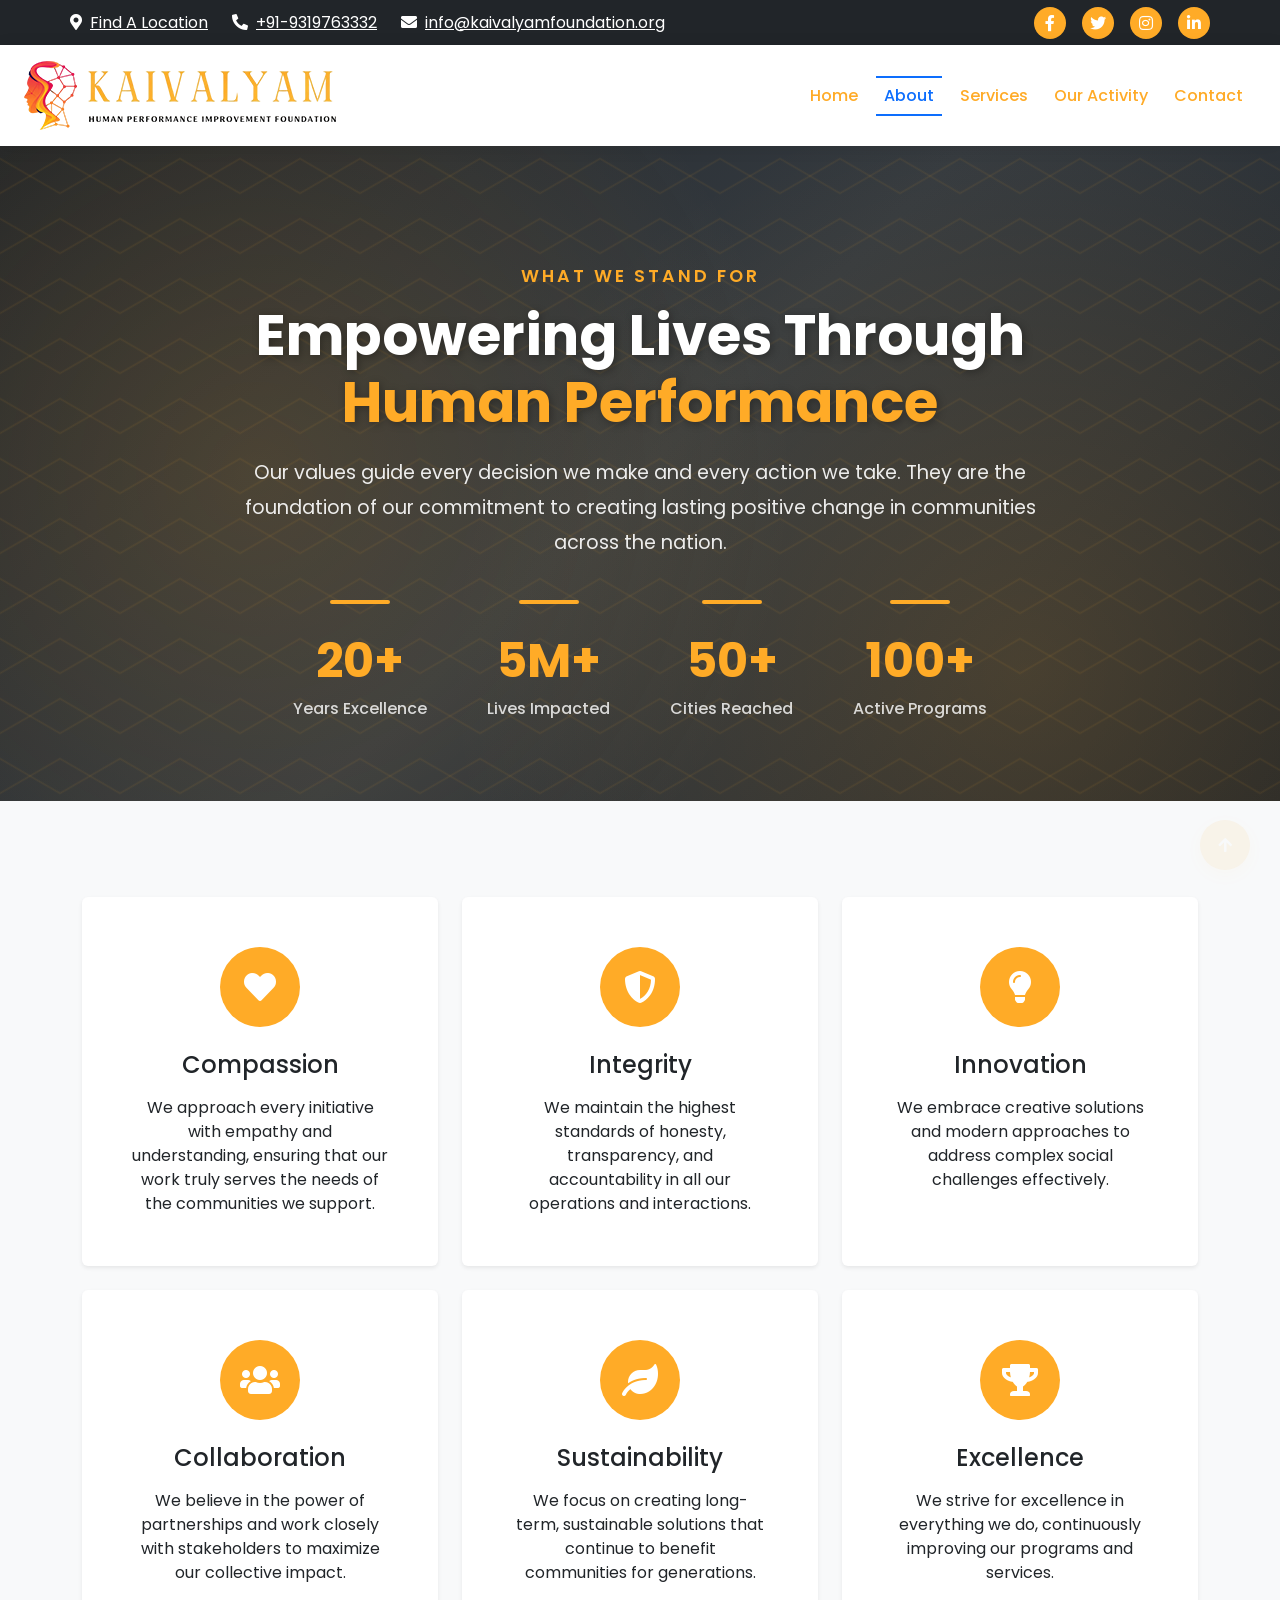
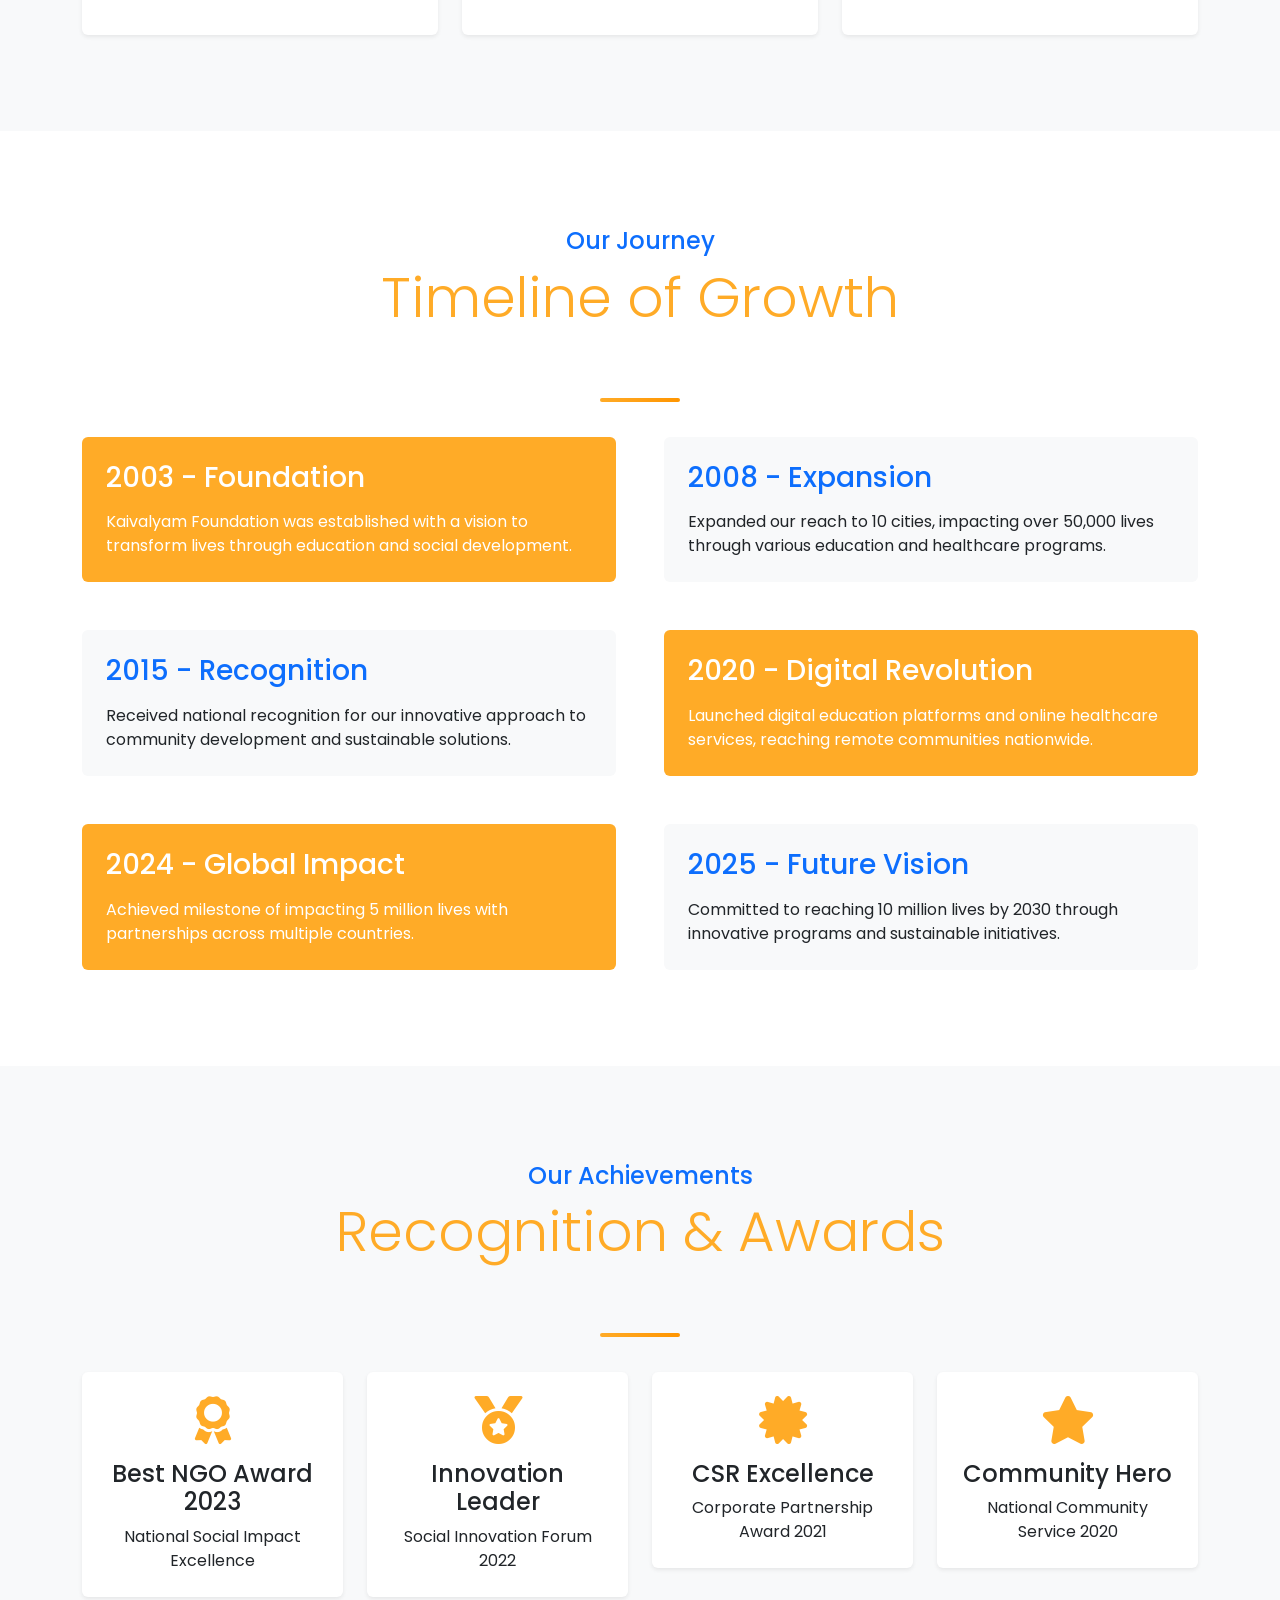
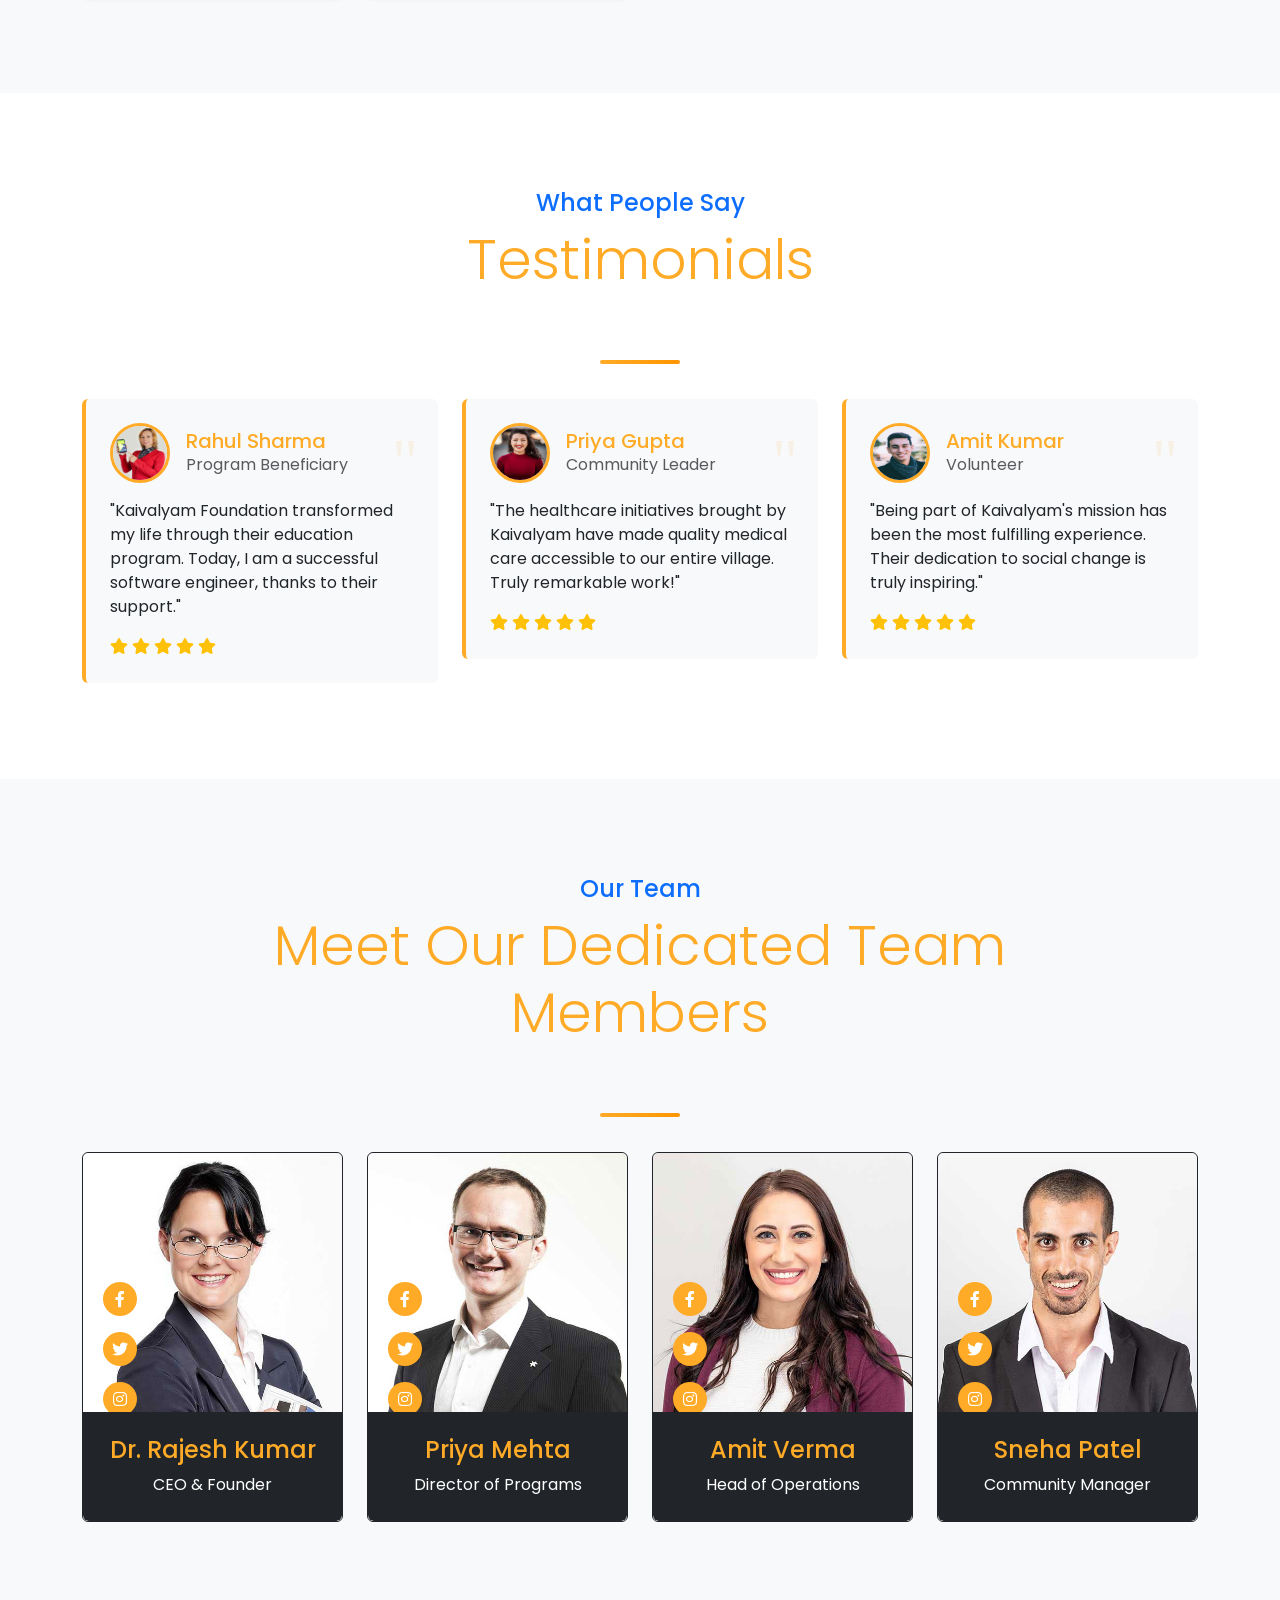
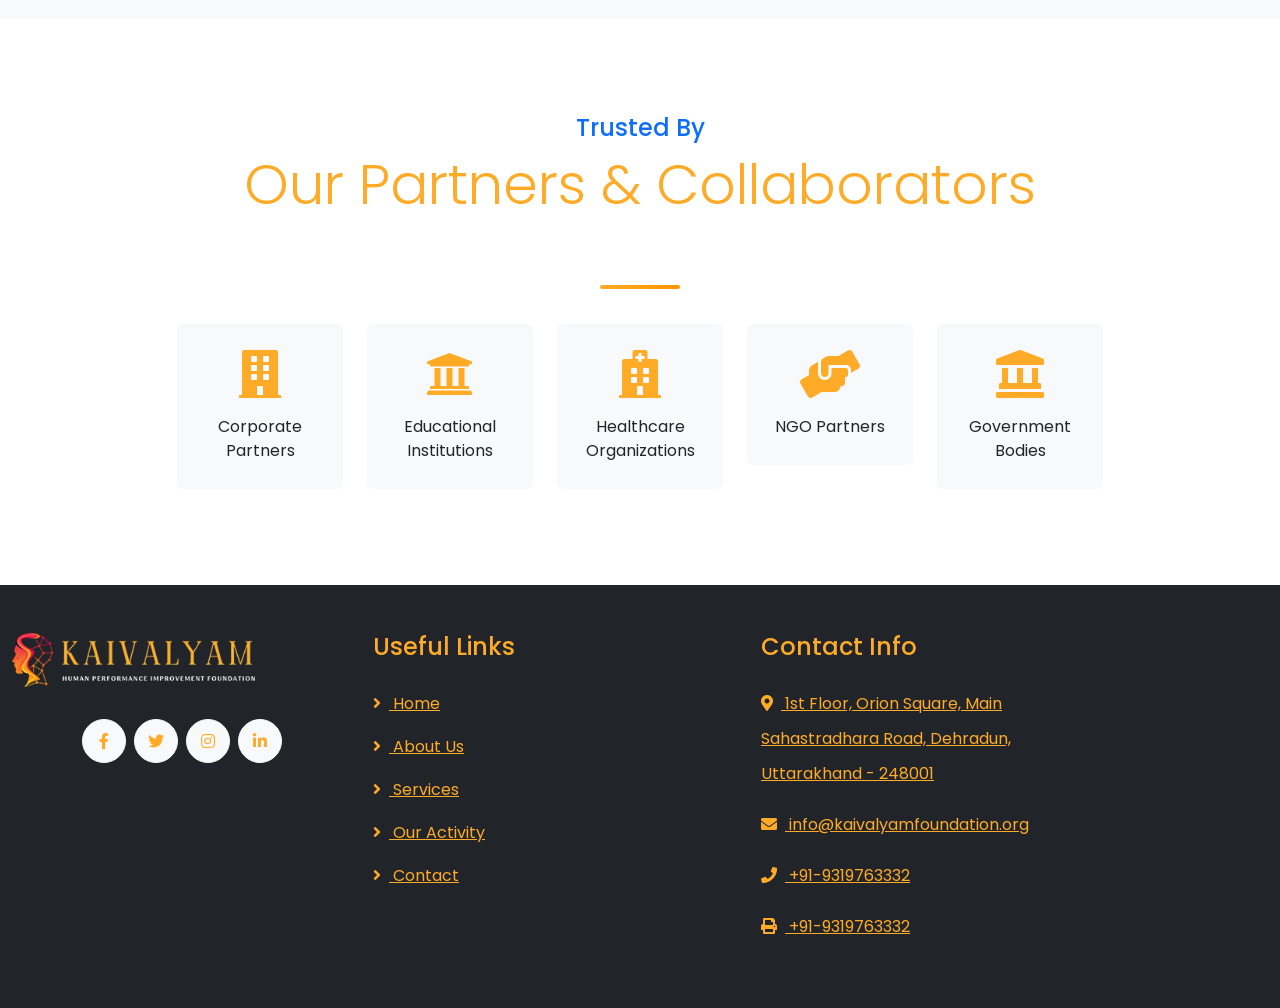
==== about.html @ cc5e9e09 "Initial commit" ====
<!DOCTYPE html>
<html lang="en">

<head>
    <meta charset="utf-8">
    <title>Kaivalyam - About Us</title>
    <meta content="width=device-width, initial-scale=1.0" name="viewport">
    <meta content="" name="keywords">
    <meta content="" name="description">

    <link rel="preconnect" href="https://fonts.googleapis.com">
    <link rel="preconnect" href="https://fonts.gstatic.com" crossorigin>
    <link href="https://fonts.googleapis.com/css2?family=Open+Sans:wght@400;500;600;700&family=Roboto:wght@400;500;700&family=Poppins:wght@300;400;500;600;700&display=swap" rel="stylesheet">

    <link rel="stylesheet" href="https://use.fontawesome.com/releases/v5.15.4/css/all.css" />
    <link href="https://cdn.jsdelivr.net/npm/bootstrap-icons@1.4.1/font/bootstrap-icons.css" rel="stylesheet">

    <link rel="stylesheet" href="https://cdnjs.cloudflare.com/ajax/libs/animate.css/4.1.1/animate.min.css" />
    <link href="lib/animate/animate.min.css" rel="stylesheet">
    <link href="lib/owlcarousel/assets/owl.carousel.min.css" rel="stylesheet">
    <link href="lib/lightbox/css/lightbox.min.css" rel="stylesheet">

    <link href="https://cdn.jsdelivr.net/npm/bootstrap@5.3.2/dist/css/bootstrap.min.css" rel="stylesheet">
    <link rel="stylesheet" href="https://cdn.jsdelivr.net/npm/bootstrap-icons@1.11.1/font/bootstrap-icons.css">

    <link href="css/bootstrap.min.css" rel="stylesheet">
    <link href="css/style.css" rel="stylesheet">

    <style>
        :root {
            --primary-orange: #ffab27;
            --primary-blue: #007bff;
            --dark-bg: #212529;
        }

        body {
            font-family: 'Poppins', sans-serif;
        }
        .topbar {
            /* background: #ffab27; */
        }

        .topbar a:hover {
            color: var(--primary-orange) !important;
        }
        .navbar {
            box-shadow: 0 2px 15px rgba(0, 0, 0, 0.1);
        }

        .navbar-brand img {
            transition: transform 0.3s;
        }

        .navbar-brand img:hover {
            transform: scale(1.05);
        }

        .nav-link {
            position: relative;
            font-weight: 500;
            transition: all 0.3s;
        }

        .nav-link::after {
            content: '';
            position: absolute;
            bottom: -5px;
            left: 0;
            width: 0;
            height: 3px;
            background: var(--primary-orange);
            transition: width 0.3s;
        }

        .nav-link:hover::after,
        .nav-link.active::after {
            width: 100%;
        }
        .hero-banner {
            position: relative;
            background: linear-gradient(135deg, #212529 0%, #343a40 50%, #212529 100%);
            padding: 120px 0 80px;
            overflow: hidden;
        }

        .hero-banner::before {
            content: '';
            position: absolute;
            top: 0;
            left: 0;
            right: 0;
            bottom: 0;
            background: 
                radial-gradient(circle at 20% 50%, rgba(255, 171, 39, 0.15) 0%, transparent 50%),
                radial-gradient(circle at 80% 80%, rgba(255, 171, 39, 0.15) 0%, transparent 50%);
            animation: pulse 4s ease-in-out infinite;
        }

        @keyframes pulse {
            0%, 100% { opacity: 1; }
            50% { opacity: 0.7; }
        }

        .hero-banner::after {
            content: '';
            position: absolute;
            top: 0;
            left: 0;
            right: 0;
            bottom: 0;
            background-image: 
                linear-gradient(30deg, transparent 48%, rgba(255, 171, 39, 0.08) 50%, transparent 52%),
                linear-gradient(-30deg, transparent 48%, rgba(255, 171, 39, 0.08) 50%, transparent 52%);
            background-size: 60px 60px;
        }

        .hero-content {
            position: relative;
            z-index: 2;
        }

        .hero-banner h4 {
            color: var(--primary-orange);
            font-size: 1.1rem;
            font-weight: 600;
            text-transform: uppercase;
            letter-spacing: 3px;
            margin-bottom: 15px;
        }

        .hero-banner h1 {
            font-size: 3.5rem;
            font-weight: 700;
            color: white;
            margin-bottom: 20px;
            text-shadow: 2px 2px 8px rgba(0, 0, 0, 0.3);
        }

        .hero-banner h1 .highlight {
            color: var(--primary-orange);
            position: relative;
            display: inline-block;
        }

        .hero-banner p {
            font-size: 1.2rem;
            color: rgba(255, 255, 255, 0.9);
            margin-bottom: 40px;
            max-width: 800px;
            margin-left: auto;
            margin-right: auto;
            line-height: 1.8;
        }

        .hero-stats {
            display: flex;
            justify-content: center;
            gap: 60px;
            flex-wrap: wrap;
            margin-top: 50px;
        }

        .stat-item {
            text-align: center;
            position: relative;
        }

        .stat-item::before {
            content: '';
            position: absolute;
            top: -10px;
            left: 50%;
            transform: translateX(-50%);
            width: 60px;
            height: 4px;
            background: var(--primary-orange);
            border-radius: 2px;
        }

        .stat-number {
            font-size: 3rem;
            font-weight: 700;
            color: var(--primary-orange);
            display: block;
            margin-top: 15px;
        }

        .stat-label {
            color: rgba(255, 255, 255, 0.8);
            font-size: 1rem;
            margin-top: 8px;
            font-weight: 500;
        }
        .service-item {
            transition: all 0.4s ease;
            border: 2px solid transparent;
            position: relative;
            overflow: hidden;
        }

        .service-item::before {
            content: '';
            position: absolute;
            top: 0;
            left: 0;
            right: 0;
            height: 5px;
            background: linear-gradient(90deg, var(--primary-orange), #ff9500);
            transform: scaleX(0);
            transition: transform 0.4s;
        }

        .service-item:hover {
            transform: translateY(-10px);
            box-shadow: 0 15px 40px rgba(255, 171, 39, 0.3) !important;
            border-color: rgba(255, 171, 39, 0.2);
        }

        .service-item:hover::before {
            transform: scaleX(1);
        }

        .service-item .rounded-circle {
            transition: all 0.4s;
        }

        .service-item:hover .rounded-circle {
            transform: rotateY(360deg);
        }
        .timeline-item {
            transition: all 0.3s;
            position: relative;
        }

        .timeline-item:hover {
            transform: scale(1.05);
            box-shadow: 0 10px 30px rgba(0, 0, 0, 0.2);
        }
        .award-item {
            transition: all 0.3s;
        }

        .award-item:hover {
            transform: translateY(-10px);
            box-shadow: 0 15px 40px rgba(255, 171, 39, 0.2) !important;
        }

        .award-item i {
            transition: all 0.3s;
        }

        .award-item:hover i {
            transform: scale(1.2) rotate(10deg);
        }
        .testimonial-item {
            transition: all 0.3s;
            border-left: 4px solid var(--primary-orange);
            position: relative;
        }

        .testimonial-item::before {
            content: '"';
            position: absolute;
            top: 15px;
            right: 20px;
            font-size: 4rem;
            color: rgba(255, 171, 39, 0.1);
            font-family: Georgia, serif;
        }

        .testimonial-item:hover {
            transform: translateY(-5px);
            box-shadow: 0 10px 30px rgba(0, 0, 0, 0.15);
        }

        .testimonial-item img {
            border: 3px solid var(--primary-orange);
        }
        .team-item {
            transition: all 0.3s;
            overflow: hidden;
            border-radius: 15px;
        }

        .team-item:hover {
            transform: translateY(-10px);
            box-shadow: 0 15px 40px rgba(0, 0, 0, 0.2);
        }

        .team-img {
            position: relative;
            overflow: hidden;
        }

        .team-img img {
            transition: all 0.5s;
        }

        .team-item:hover .team-img img {
            transform: scale(1.1);
        }

        .team-icon {
            position: absolute;
            bottom: 0;
            left: 0;
            right: 0;
            background: linear-gradient(to top, rgba(0, 0, 0, 0.8), transparent);
            padding: 20px;
            transform: translateY(100%);
            transition: all 0.4s;
        }

        .team-item:hover .team-icon {
            transform: translateY(0);
        }

        .team-content {
            background: var(--dark-bg);
        }
        .partner-item {
            transition: all 0.3s;
            border: 2px solid transparent;
        }

        .partner-item:hover {
            border-color: var(--primary-orange);
            transform: translateY(-5px);
            box-shadow: 0 10px 30px rgba(255, 171, 39, 0.2);
        }

        .partner-item i {
            transition: all 0.3s;
        }

        .partner-item:hover i {
            transform: scale(1.2);
            color: var(--primary-orange);
        }
        .back-to-top {
            position: fixed;
            bottom: 30px;
            right: 30px;
            width: 50px;
            height: 50px;
            border-radius: 50%;
            background: var(--primary-orange);
            box-shadow: 0 5px 20px rgba(255, 171, 39, 0.4);
            transition: all 0.3s;
            display: flex;
            align-items: center;
            justify-content: center;
            z-index: 999;
        }

        .back-to-top:hover {
            background: #ff9500;
            transform: translateY(-5px);
            box-shadow: 0 8px 25px rgba(255, 171, 39, 0.6);
        }
        @media (max-width: 768px) {
            .hero-banner h1 {
                font-size: 2.2rem;
            }

            .hero-banner p {
                font-size: 1rem;
            }

            .hero-stats {
                gap: 30px;
            }

            .stat-number {
                font-size: 2rem;
            }

            .hero-banner {
                padding: 80px 0 60px;
            }
        }
        @keyframes float {
            0%, 100% {
                transform: translateY(0);
            }
            50% {
                transform: translateY(-15px);
            }
        }

        .floating {
            animation: float 3s ease-in-out infinite;
        }
        .section-title {
            position: relative;
            margin-bottom: 50px;
        }

        .section-title::after {
            content: '';
            position: absolute;
            bottom: -15px;
            left: 50%;
            transform: translateX(-50%);
            width: 80px;
            height: 4px;
            background: linear-gradient(90deg, var(--primary-orange), #ff9500);
            border-radius: 2px;
        }
    </style>
</head>

<body>

    <div class="container-fluid  bg-dark px-0 d-none d-lg-block">
        <div class="container px-0">
            <div class="row gx-0 align-items-center" style="height: 45px;">
                <div class="col-lg-8 text-center text-lg-start mb-lg-0">
                    <div class="d-flex flex-wrap">
                        <a href="#" class="text-white me-4"><i class="fas fa-map-marker-alt me-2"></i>Find A Location</a>
                        <a href="tel:+919319763332" class="text-white me-4"><i class="fas fa-phone-alt me-2"></i>+91-9319763332</a>
                        <a href="mailto:info@kaivalyamfoundation.org" class="text-white me-0"><i class="fas fa-envelope me-2"></i>info@kaivalyamfoundation.org</a>
                    </div>
                </div>
                <div class="col-lg-4 text-center text-lg-end">
                    <div class="d-flex align-items-center justify-content-end">
                        <a href="#" class="btn btn-primary btn-square rounded-circle nav-fill me-3"><i class="fab fa-facebook-f text-white"></i></a>
                        <a href="#" class="btn btn-primary btn-square rounded-circle nav-fill me-3"><i class="fab fa-twitter text-white"></i></a>
                        <a href="#" class="btn btn-primary btn-square rounded-circle nav-fill me-3"><i class="fab fa-instagram text-white"></i></a>
                        <a href="#" class="btn btn-primary btn-square rounded-circle nav-fill me-0"><i class="fab fa-linkedin-in text-white"></i></a>
                    </div>
                </div>
            </div>
        </div>
    </div>

    <div class="container-fluid sticky-top px-0">
        <div class="position-absolute" style="left: 0; top: 0; width: 100%; height: 100%;"></div>
        <div class="container px-0">
            <nav class="navbar navbar-expand-lg navbar-dark bg-white py-3 px-4">
                <a href="index.html" class="navbar-brand p-0">
                    <img src="img/logo-black.png" alt="Kaivalyam Foundation">
                </a>
                <button class="navbar-toggler" type="button" data-bs-toggle="collapse" data-bs-target="#navbarCollapse">
                    <span class="fa fa-bars"></span>
                </button>
                <div class="collapse navbar-collapse" id="navbarCollapse">
                    <div class="navbar-nav ms-auto py-0">
                        <a href="index.html" class="nav-item nav-link">Home</a>
                        <a href="about.html" class="nav-item nav-link active">About</a>
                        <a href="service.html" class="nav-item nav-link">Services</a>
                        <a href="project.html" class="nav-item nav-link">Our Activity</a>
                        <a href="contact.html" class="nav-item nav-link">Contact</a>
                    </div>
                </div>
            </nav>
        </div>
    </div>
    <div class="hero-banner">
        <div class="container hero-content">
            <div class="text-center">
                <h4 class="animate__animated animate__fadeInDown">What We Stand For</h4>
                <h1 class="animate__animated animate__fadeInUp animate__delay-1s">
                    Empowering Lives Through <span class="highlight">Human Performance</span>
                </h1>
                <p class="animate__animated animate__fadeInUp animate__delay-2s">
                    Our values guide every decision we make and every action we take. They are the foundation of our commitment to creating lasting positive change in communities across the nation.
                </p>
                
                <div class="hero-stats animate__animated animate__fadeInUp animate__delay-3s">
                    <div class="stat-item">
                        <span class="stat-number">20+</span>
                        <span class="stat-label">Years Excellence</span>
                    </div>
                    <div class="stat-item">
                        <span class="stat-number">5M+</span>
                        <span class="stat-label">Lives Impacted</span>
                    </div>
                    <div class="stat-item">
                        <span class="stat-number">50+</span>
                        <span class="stat-label">Cities Reached</span>
                    </div>
                    <div class="stat-item">
                        <span class="stat-number">100+</span>
                        <span class="stat-label">Active Programs</span>
                    </div>
                </div>
            </div>
        </div>
    </div>
    <div class="container-fluid bg-light py-5">
        <div class="container py-5">
            <div class="row g-4">
                <div class="col-md-6 col-lg-4 wow fadeInUp" data-wow-delay="0.1s">
                    <div class="service-item rounded h-100 p-5 text-center bg-white shadow-sm">
                        <div class="d-flex align-items-center justify-content-center rounded-circle mx-auto mb-4" style="width: 80px; height: 80px; background-color: #ffab27;">
                            <i class="fas fa-heart fa-2x text-white"></i>
                        </div>
                        <h4 class="mb-3">Compassion</h4>
                        <p class="mb-0">We approach every initiative with empathy and understanding, ensuring that our work truly serves the needs of the communities we support.</p>
                    </div>
                </div>
                <div class="col-md-6 col-lg-4 wow fadeInUp" data-wow-delay="0.2s">
                    <div class="service-item rounded h-100 p-5 text-center bg-white shadow-sm">
                        <div class="d-flex align-items-center justify-content-center rounded-circle mx-auto mb-4" style="width: 80px; height: 80px;background-color: #ffab27;">
                            <i class="fas fa-shield-alt fa-2x text-white"></i>
                        </div>
                        <h4 class="mb-3">Integrity</h4>
                        <p class="mb-0">We maintain the highest standards of honesty, transparency, and accountability in all our operations and interactions.</p>
                    </div>
                </div>
                <div class="col-md-6 col-lg-4 wow fadeInUp" data-wow-delay="0.3s">
                    <div class="service-item rounded h-100 p-5 text-center bg-white shadow-sm">
                        <div class="d-flex align-items-center justify-content-center rounded-circle mx-auto mb-4" style="width: 80px; height: 80px; background-color: #ffab27;">
                            <i class="fas fa-lightbulb fa-2x text-white"></i>
                        </div>
                        <h4 class="mb-3">Innovation</h4>
                        <p class="mb-0">We embrace creative solutions and modern approaches to address complex social challenges effectively.</p>
                    </div>
                </div>
                <div class="col-md-6 col-lg-4 wow fadeInUp" data-wow-delay="0.4s">
                    <div class="service-item rounded h-100 p-5 text-center bg-white shadow-sm">
                        <div class="d-flex align-items-center justify-content-center rounded-circle mx-auto mb-4" style="width: 80px; height: 80px;background-color: #ffab27;">
                            <i class="fas fa-users fa-2x text-white"></i>
                        </div>
                        <h4 class="mb-3">Collaboration</h4>
                        <p class="mb-0">We believe in the power of partnerships and work closely with stakeholders to maximize our collective impact.</p>
                    </div>
                </div>
                <div class="col-md-6 col-lg-4 wow fadeInUp" data-wow-delay="0.5s">
                    <div class="service-item rounded h-100 p-5 text-center bg-white shadow-sm">
                        <div class="d-flex align-items-center justify-content-center rounded-circle mx-auto mb-4" style="width: 80px; height: 80px;background-color: #ffab27;">
                            <i class="fas fa-leaf fa-2x text-white"></i>
                        </div>
                        <h4 class="mb-3">Sustainability</h4>
                        <p class="mb-0">We focus on creating long-term, sustainable solutions that continue to benefit communities for generations.</p>
                    </div>
                </div>
                <div class="col-md-6 col-lg-4 wow fadeInUp" data-wow-delay="0.6s">
                    <div class="service-item rounded h-100 p-5 text-center bg-white shadow-sm">
                        <div class="d-flex align-items-center justify-content-center rounded-circle mx-auto mb-4" style="width: 80px; height: 80px;background-color: #ffab27;">
                            <i class="fas fa-trophy fa-2x text-white"></i>
                        </div>
                        <h4 class="mb-3">Excellence</h4>
                        <p class="mb-0">We strive for excellence in everything we do, continuously improving our programs and services.</p>
                    </div>
                </div>
            </div>
        </div>
    </div>
    <div class="container-fluid py-5">
        <div class="container py-5">
            <div class="text-center mx-auto pb-5 section-title wow fadeInUp" data-wow-delay="0.1s" style="max-width: 800px;">
                <h4 class="text-primary">Our Journey</h4>
                <h1 class="display-4" style="color:#ffab27;">Timeline of Growth</h1>
            </div>
            <div class="row">
                <div class="col-12">
                    <div class="timeline">
                        <div class="row g-5">
                            <div class="col-md-6 wow fadeInLeft" data-wow-delay="0.1s">
                                <div class="timeline-item rounded p-4 text-white" style="background-color: #ffab27;">
                                    <h3 class="mb-3">2003 - Foundation</h3>
                                    <p class="mb-0">Kaivalyam Foundation was established with a vision to transform lives through education and social development.</p>
                                </div>
                            </div>
                            <div class="col-md-6 wow fadeInRight" data-wow-delay="0.2s">
                                <div class="timeline-item rounded p-4 bg-light">
                                    <h3 class="mb-3 text-primary">2008 - Expansion</h3>
                                    <p class="mb-0">Expanded our reach to 10 cities, impacting over 50,000 lives through various education and healthcare programs.</p>
                                </div>
                            </div>
                            <div class="col-md-6 wow fadeInLeft" data-wow-delay="0.3s">
                                <div class="timeline-item rounded p-4 bg-light">
                                    <h3 class="mb-3 text-primary">2015 - Recognition</h3>
                                    <p class="mb-0">Received national recognition for our innovative approach to community development and sustainable solutions.</p>
                                </div>
                            </div>
                            <div class="col-md-6 wow fadeInRight" data-wow-delay="0.4s">
                                <div class="timeline-item rounded p-4 text-white" style="background-color: #ffab27;">
                                    <h3 class="mb-3">2020 - Digital Revolution</h3>
                                    <p class="mb-0">Launched digital education platforms and online healthcare services, reaching remote communities nationwide.</p>
                                </div>
                            </div>
                            <div class="col-md-6 wow fadeInLeft" data-wow-delay="0.5s">
                                <div class="timeline-item rounded p-4 text-white" style="background-color: #ffab27;">
                                    <h3 class="mb-3">2024 - Global Impact</h3>
                                    <p class="mb-0">Achieved milestone of impacting 5 million lives with partnerships across multiple countries.</p>
                                </div>
                            </div>
                            <div class="col-md-6 wow fadeInRight" data-wow-delay="0.6s">
                                <div class="timeline-item rounded p-4 bg-light">
                                    <h3 class="mb-3 text-primary">2025 - Future Vision</h3>
                                    <p class="mb-0">Committed to reaching 10 million lives by 2030 through innovative programs and sustainable initiatives.</p>
                                </div>
                            </div>
                        </div>
                    </div>
                </div>
            </div>
        </div>
    </div>
    <div class="container-fluid bg-light py-5">
        <div class="container py-5">
            <div class="text-center mx-auto pb-5 section-title wow fadeInUp" data-wow-delay="0.1s" style="max-width: 800px;">
                <h4 class="text-primary">Our Achievements</h4>
                <h1 class="display-4" style="color: #ffab27;">Recognition & Awards</h1>
            </div>
            <div class="row g-4">
                <div class="col-md-6 col-lg-3 wow fadeInUp" data-wow-delay="0.1s">
                    <div class="award-item text-center p-4 bg-white rounded shadow-sm">
                        <i class="fas fa-award fa-3x mb-3" style="color: #ffab27;"></i>
                        <h4>Best NGO Award 2023</h4>
                        <p class="mb-0">National Social Impact Excellence</p>
                    </div>
                </div>
                <div class="col-md-6 col-lg-3 wow fadeInUp" data-wow-delay="0.2s">
                    <div class="award-item text-center p-4 bg-white rounded shadow-sm">
                        <i class="fas fa-medal fa-3x mb-3" style="color: #ffab27;"></i>
                        <h4>Innovation Leader</h4>
                        <p class="mb-0">Social Innovation Forum 2022</p>
                    </div>
                </div>
                <div class="col-md-6 col-lg-3 wow fadeInUp" data-wow-delay="0.3s">
                    <div class="award-item text-center p-4 bg-white rounded shadow-sm">
                        <i class="fas fa-certificate fa-3x mb-3" style="color: #ffab27;"></i>
                        <h4>CSR Excellence</h4>
                        <p class="mb-0">Corporate Partnership Award 2021</p>
                    </div>
                </div>
                <div class="col-md-6 col-lg-3 wow fadeInUp" data-wow-delay="0.4s">
                    <div class="award-item text-center p-4 bg-white rounded shadow-sm">
                        <i class="fas fa-star fa-3x mb-3" style="color: #ffab27;"></i>
                        <h4>Community Hero</h4>
                        <p class="mb-0">National Community Service 2020</p>
                    </div>
                </div>
            </div>
        </div>
    </div>
    <div class="container-fluid py-5">
        <div class="container py-5">
            <div class="text-center mx-auto pb-5 section-title wow fadeInUp" data-wow-delay="0.1s" style="max-width: 800px;">
                <h4 class="text-primary">What People Say</h4>
                <h1 class="display-4" style="color: #ffab27;">Testimonials</h1>
            </div>
            <div class="row g-4">
                <div class="col-lg-4 wow fadeInUp" data-wow-delay="0.1s">
                    <div class="testimonial-item rounded p-4 bg-light">
                        <div class="d-flex align-items-center mb-3">
                            <img src="img/customer-img-1.jpg" class="img-fluid rounded-circle" style="width: 60px; height: 60px;" alt="">
                            <div class="ms-3">
                                <h5 class="mb-0 text_secondary">Rahul Sharma</h5>
                                <p class="mb-0 text-muted">Program Beneficiary</p>
                            </div>
                        </div>
                        <p class="mb-0">"Kaivalyam Foundation transformed my life through their education program. Today, I am a successful software engineer, thanks to their support."</p>
                        <div class="text-warning mt-3">
                            <i class="fas fa-star"></i>
                            <i class="fas fa-star"></i>
                            <i class="fas fa-star"></i>
                            <i class="fas fa-star"></i>
                            <i class="fas fa-star"></i>
                        </div>
                    </div>
                </div>
                <div class="col-lg-4 wow fadeInUp" data-wow-delay="0.2s">
                    <div class="testimonial-item rounded p-4 bg-light">
                        <div class="d-flex align-items-center mb-3">
                            <img src="img/customer-img-2.jpg" class="img-fluid rounded-circle" style="width: 60px; height: 60px;" alt="">
                            <div class="ms-3">
                                <h5 class="mb-0 text_secondary">Priya Gupta</h5>
                                <p class="mb-0 text-muted">Community Leader</p>
                            </div>
                        </div>
                        <p class="mb-0">"The healthcare initiatives brought by Kaivalyam have made quality medical care accessible to our entire village. Truly remarkable work!"</p>
                        <div class="text-warning mt-3">
                            <i class="fas fa-star"></i>
                            <i class="fas fa-star"></i>
                            <i class="fas fa-star"></i>
                            <i class="fas fa-star"></i>
                            <i class="fas fa-star"></i>
                        </div>
                    </div>
                </div>
                <div class="col-lg-4 wow fadeInUp" data-wow-delay="0.3s">
                    <div class="testimonial-item rounded p-4 bg-light">
                        <div class="d-flex align-items-center mb-3">
                            <img src="img/customer-img-3.jpg" class="img-fluid rounded-circle" style="width: 60px; height: 60px;" alt="">
                            <div class="ms-3">
                                <h5 class="mb-0 text_secondary">Amit Kumar</h5>
                                <p class="mb-0 text-muted">Volunteer</p>
                            </div>
                        </div>
                        <p class="mb-0">"Being part of Kaivalyam's mission has been the most fulfilling experience. Their dedication to social change is truly inspiring."</p>
                        <div class="text-warning mt-3">
                            <i class="fas fa-star"></i>
                            <i class="fas fa-star"></i>
                            <i class="fas fa-star"></i>
                            <i class="fas fa-star"></i>
                            <i class="fas fa-star"></i>
                        </div>
                    </div>
                </div>
            </div>
        </div>
    </div>
    <div class="container-fluid team py-5 bg-light">
        <div class="container py-5">
            <div class="text-center mx-auto pb-5 section-title wow fadeInUp" data-wow-delay="0.1s" style="max-width: 800px;">
                <h4 class="text-primary">Our Team</h4>
                <h1 class="display-4 text_secondary">Meet Our Dedicated Team Members</h1>
            </div>
            <div class="row g-4 justify-content-center">
                <div class="col-sm-6 col-md-6 col-lg-4 col-xl-3 wow fadeInUp" data-wow-delay="0.1s">
                    <div class="team-item rounded">
                        <div class="team-img">
                            <img src="img/team-1.jpg" class="img-fluid w-100 rounded-top" alt="Image">
                            <div class="team-icon">
                                <a class="btn btn-primary btn-sm-square text-white rounded-circle mb-3" href=""><i class="fas fa-share-alt"></i></a>
                                <div class="team-icon-share">
                                    <a class="btn btn-primary btn-sm-square text-white rounded-circle mb-3" href=""><i class="fab fa-facebook-f"></i></a>
                                    <a class="btn btn-primary btn-sm-square text-white rounded-circle mb-3" href=""><i class="fab fa-twitter"></i></a>
                                    <a class="btn btn-primary btn-sm-square text-white rounded-circle mb-0" href=""><i class="fab fa-instagram"></i></a>
                                </div>
                            </div>
                        </div>
                        <div class="team-content bg-dark text-center rounded-bottom p-4">
                            <div class="team-content-inner rounded-bottom">
                                <h4 class="text_secondary">Dr. Rajesh Kumar</h4>
                                <p class="text-white mb-0">CEO & Founder</p>
                            </div>
                        </div>
                    </div>
                </div>
                <div class="col-sm-6 col-md-6 col-lg-4 col-xl-3 wow fadeInUp" data-wow-delay="0.2s">
                    <div class="team-item rounded">
                        <div class="team-img">
                            <img src="img/team-2.jpg" class="img-fluid w-100 rounded-top" alt="Image">
                            <div class="team-icon">
                                <a class="btn btn-primary btn-sm-square text-white rounded-circle mb-3" href=""><i class="fas fa-share-alt"></i></a>
                                <div class="team-icon-share">
                                    <a class="btn btn-primary btn-sm-square text-white rounded-circle mb-3" href=""><i class="fab fa-facebook-f"></i></a>
                                    <a class="btn btn-primary btn-sm-square text-white rounded-circle mb-3" href=""><i class="fab fa-twitter"></i></a>
                                    <a class="btn btn-primary btn-sm-square text-white rounded-circle mb-0" href=""><i class="fab fa-instagram"></i></a>
                                </div>
                            </div>
                        </div>
                        <div class="team-content bg-dark text-center rounded-bottom p-4">
                            <div class="team-content-inner rounded-bottom">
                                <h4 class="text_secondary">Priya Mehta</h4>
                                <p class="text-white mb-0">Director of Programs</p>
                            </div>
                        </div>
                    </div>
                </div>
                <div class="col-sm-6 col-md-6 col-lg-4 col-xl-3 wow fadeInUp" data-wow-delay="0.3s">
                    <div class="team-item rounded">
                        <div class="team-img">
                            <img src="img/team-3.jpg" class="img-fluid w-100 rounded-top" alt="Image">
                            <div class="team-icon">
                                <a class="btn btn-primary btn-sm-square text-white rounded-circle mb-3" href=""><i class="fas fa-share-alt"></i></a>
                                <div class="team-icon-share">
                                    <a class="btn btn-primary btn-sm-square text-white rounded-circle mb-3" href=""><i class="fab fa-facebook-f"></i></a>
                                    <a class="btn btn-primary btn-sm-square text-white rounded-circle mb-3" href=""><i class="fab fa-twitter"></i></a>
                                    <a class="btn btn-primary btn-sm-square text-white rounded-circle mb-0" href=""><i class="fab fa-instagram"></i></a>
                                </div>
                            </div>
                        </div>
                        <div class="team-content bg-dark text-center rounded-bottom p-4">
                            <div class="team-content-inner rounded-bottom">
                                <h4 class="text_secondary">Amit Verma</h4>
                                <p class="text-white mb-0">Head of Operations</p>
                            </div>
                        </div>
                    </div>
                </div>
                <div class="col-sm-6 col-md-6 col-lg-4 col-xl-3 wow fadeInUp" data-wow-delay="0.4s">
                    <div class="team-item rounded">
                        <div class="team-img">
                            <img src="img/team-4.jpg" class="img-fluid w-100 rounded-top" alt="Image">
                            <div class="team-icon">
                                <a class="btn btn-primary btn-sm-square text-white rounded-circle mb-3" href=""><i class="fas fa-share-alt"></i></a>
                                <div class="team-icon-share">
                                    <a class="btn btn-primary btn-sm-square text-white rounded-circle mb-3" href=""><i class="fab fa-facebook-f"></i></a>
                                    <a class="btn btn-primary btn-sm-square text-white rounded-circle mb-3" href=""><i class="fab fa-twitter"></i></a>
                                    <a class="btn btn-primary btn-sm-square text-white rounded-circle mb-0" href=""><i class="fab fa-instagram"></i></a>
                                </div>
                            </div>
                        </div>
                        <div class="team-content bg-dark text-center rounded-bottom p-4">
                            <div class="team-content-inner rounded-bottom">
                                <h4 class="text_secondary">Sneha Patel</h4>
                                <p class="text-white mb-0">Community Manager</p>
                            </div>
                        </div>
                    </div>
                </div>
            </div>
        </div>
    </div>
    <div class="container-fluid py-5">
        <div class="container py-5">
            <div class="text-center mx-auto pb-5 section-title wow fadeInUp" data-wow-delay="0.1s" style="max-width: 800px;">
                <h4 class="text-primary">Trusted By</h4>
                <h1 class="display-4 text_secondary">Our Partners & Collaborators</h1>
            </div>
            <div class="row g-4 justify-content-center">
                <div class="col-6 col-md-4 col-lg-2 text-center wow fadeInUp" data-wow-delay="0.1s">
                    <div class="partner-item bg-light rounded p-4">
                        <i class="fas fa-building fa-3x text_secondary"></i>
                        <p class="mt-3 mb-0">Corporate Partners</p>
                    </div>
                </div>
                <div class="col-6 col-md-4 col-lg-2 text-center wow fadeInUp" data-wow-delay="0.2s">
                    <div class="partner-item bg-light rounded p-4">
                        <i class="fas fa-university fa-3x text_secondary"></i>
                        <p class="mt-3 mb-0">Educational Institutions</p>
                    </div>
                </div>
                <div class="col-6 col-md-4 col-lg-2 text-center wow fadeInUp" data-wow-delay="0.3s">
                    <div class="partner-item bg-light rounded p-4">
                        <i class="fas fa-hospital fa-3x text_secondary"></i>
                        <p class="mt-3 mb-0">Healthcare Organizations</p>
                    </div>
                </div>
                <div class="col-6 col-md-4 col-lg-2 text-center wow fadeInUp" data-wow-delay="0.4s">
                    <div class="partner-item bg-light rounded p-4">
                        <i class="fas fa-hands-helping fa-3x text_secondary"></i>
                        <p class="mt-3 mb-0">NGO Partners</p>
                    </div>
                </div>
                <div class="col-6 col-md-4 col-lg-2 text-center wow fadeInUp" data-wow-delay="0.5s">
                    <div class="partner-item bg-light rounded p-4">
                        <i class="fas fa-landmark fa-3x text_secondary"></i>
                        <p class="mt-3 mb-0">Government Bodies</p>
                    </div>
                </div>
            </div>
        </div>
    </div>
    <div class="container-fluid footer wow fadeIn" data-wow-delay="0.2s">
        <div class="container py-5">
            <div class="row g-5">
                <div class="col-md-6 col-lg-3">
                    <div class="footer-item">
                        <img src="img/logo-white.png" alt="Kaivalyam Foundation" class="mb-3" style="margin-left: -70px;">
                        <div class="d-flex align-items-center mt-3">
                            <a class="btn btn-light btn-md-square me-2" href=""><i class="fab fa-facebook-f text_secondary"></i></a>
                            <a class="btn btn-light btn-md-square me-2" href=""><i class="fab fa-twitter text_secondary"></i></a>
                            <a class="btn btn-light btn-md-square me-2" href=""><i class="fab fa-instagram text_secondary"></i></a>
                            <a class="btn btn-light btn-md-square me-0" href=""><i class="fab fa-linkedin-in text_secondary"></i></a>
                        </div>
                    </div>
                </div>

                <div class="col-md-6 col-lg-4" style="color: #ffab27;">
                    <div class="footer-item d-flex flex-column">
                        <h4 class="mb-4" style="color: #ffab27;">Useful Links</h4>
                        <a href="index.html" class="mb-2"><i class="fas fa-angle-right me-2"></i> Home</a>
                        <a href="about.html" class="mb-2"><i class="fas fa-angle-right me-2"></i> About Us</a>
                        <a href="service.html" class="mb-2"><i class="fas fa-angle-right me-2"></i> Services</a>
                        <a href="project.html" class="mb-2"><i class="fas fa-angle-right me-2"></i> Our Activity</a>
                        <a href="contact.html" class="mb-2"><i class="fas fa-angle-right me-2"></i> Contact</a>
                    </div>
                </div>

                <div class="col-md-6 col-lg-4" style="color: #ffab27;">
                    <div class="footer-item d-flex flex-column">
                        <h4 class="mb-4" style="color: #ffab27;">Contact Info</h4>
                        <a href="" class="mb-3"><i class="fa fa-map-marker-alt me-2"></i> 1st Floor, Orion Square, Main Sahastradhara Road, Dehradun, Uttarakhand - 248001</a>
                        <a href="mailto:info@kaivalyamfoundation.org" class="mb-3"><i class="fas fa-envelope me-2"></i> info@kaivalyamfoundation.org</a>
                        <a href="tel:+919319763332" class="mb-3"><i class="fas fa-phone me-2"></i> +91-9319763332</a>
                        <a href="" class="mb-3"><i class="fas fa-print me-2"></i> +91-9319763332</a>
                    </div>
                </div>
            </div>
        </div>
    </div>

    <a href="#" class="btn btn-primary btn-lg-square back-to-top"><i class="fa fa-arrow-up"></i></a>

    <script src="https://ajax.googleapis.com/ajax/libs/jquery/3.6.4/jquery.min.js"></script>
    <script src="https://cdn.jsdelivr.net/npm/bootstrap@5.0.0/dist/js/bootstrap.bundle.min.js"></script>
    <script src="lib/wow/wow.min.js"></script>
    <script src="lib/easing/easing.min.js"></script>
    <script src="lib/waypoints/waypoints.min.js"></script>
    <script src="lib/counterup/counterup.min.js"></script>
    <script src="lib/owlcarousel/owl.carousel.min.js"></script>
    <script src="lib/lightbox/js/lightbox.min.js"></script>
    <script src="js/main.js"></script>

    <script>
        new WOW().init();
        $(window).scroll(function () {
            if ($(this).scrollTop() > 300) {
                $('.back-to-top').fadeIn('slow');
            } else {
                $('.back-to-top').fadeOut('slow');
            }
        });
        
        $('.back-to-top').click(function () {
            $('html, body').animate({scrollTop: 0}, 1000, 'easeInOutExpo');
            return false;
        });
    </script>
</body>

</html>
---- css/style.css ----
.text_secondary{
    color: #ffab27;
}
   .header {
            padding: 60px 0 40px;
            text-align: center;
            background-color: #fff;
        }
        
        .header h1 {
            font-size: 3rem;
            font-weight: 700;
            color: #2c3e50;
            margin-bottom: 15px;
            letter-spacing: -1px;
        }
        
        .header p {
            font-size: 1.1rem;
            color: #7f8c8d;
            font-weight: 300;
        }
    
        .filter-section {
            padding: 30px 0;
            background-color: #fff;
        }
        
        .filter-buttons {
            display: flex;
            justify-content: center;
            flex-wrap: wrap;
            gap: 12px;
        }
        
        .filter-btn {
            padding: 10px 30px;
            background: #ffffff;
            border: 2px solid #e0e0e0;
            border-radius: 25px;
            color: #555;
            font-weight: 500;
            font-size: 0.95rem;
            cursor: pointer;
            transition: all 0.3s ease;
        }
        
        .filter-btn:hover {
            border-color: #ffab27
;
            color: #ffab27
;
            transform: translateY(-2px);
        }
        
        .filter-btn.active {
            background: #ffab27
;
            border-color: #ffab27
;
            color: white;
        }
        
       
        .gallery-container {
            padding: 40px 0 80px;
            background-color: #fafafa;
        }
        
       
        .gallery-grid {
            display: grid;
            grid-template-columns: repeat(auto-fill, minmax(320px, 1fr));
            gap: 25px;
            padding: 20px;
        }
        
       
        .gallery-item {
            position: relative;
            border-radius: 12px;
            overflow: hidden;
            background: white;
            box-shadow: 0 2px 15px rgba(0, 0, 0, 0.08);
            transition: all 0.4s ease;
            cursor: pointer;
        }
        
        .gallery-item:hover {
            transform: translateY(-8px);
            box-shadow: 0 8px 30px rgba(0, 0, 0, 0.15);
        }
        
        .gallery-item-media {
            position: relative;
            width: 100%;
            height: 280px;
            overflow: hidden;
        }
        
        .gallery-item img,
        .gallery-item video {
            width: 100%;
            height: 100%;
            object-fit: cover;
            transition: transform 0.5s ease;
        }
        
        .gallery-item:hover img,
        .gallery-item:hover video {
            transform: scale(1.08);
        }
        
        .play-icon {
            position: absolute;
            top: 50%;
            left: 50%;
            transform: translate(-50%, -50%);
            width: 60px;
            height: 60px;
            background: #ffab27
;
            border-radius: 50%;
            display: flex;
            align-items: center;
            justify-content: center;
            font-size: 1.8rem;
            color: white;
            transition: all 0.3s ease;
            z-index: 10;
        }
        
        .gallery-item:hover .play-icon {
            transform: translate(-50%, -50%) scale(1.15);
            background: #ffab27
;
        }
        
       
        .lightbox {
            display: none;
            position: fixed;
            top: 0;
            left: 0;
            width: 100%;
            height: 100%;
            background: rgba(0, 0, 0, 0.92);
            z-index: 9999;
            animation: fadeIn 0.3s ease;
        }
        
        .lightbox.active {
            display: flex;
            justify-content: center;
            align-items: center;
        }
        
        @keyframes fadeIn {
            from { opacity: 0; }
            to { opacity: 1; }
        }
        
        .lightbox-content {
            position: relative;
            max-width: 90%;
            max-height: 90%;
            animation: zoomIn 0.4s ease;
        }
        
        @keyframes zoomIn {
            from { transform: scale(0.8); opacity: 0; }
            to { transform: scale(1); opacity: 1; }
        }
        
        .lightbox-content img,
        .lightbox-content video {
            max-width: 100%;
            max-height: 85vh;
            border-radius: 8px;
            box-shadow: 0 10px 50px rgba(0, 0, 0, 0.5);
        }
        
       
        .lightbox-close {
            position: absolute;
            top: 25px;
            right: 25px;
            width: 50px;
            height: 50px;
            background: #ffab27
;
            border: none;
            border-radius: 50%;
            color: white;
            font-size: 1.5rem;
            cursor: pointer;
            transition: all 0.3s ease;
            z-index: 10000;
            display: flex;
            align-items: center;
            justify-content: center;
        }
        
        .lightbox-close:hover {
            background: #ffab27
;
            transform: rotate(90deg);
        }
        
        .lightbox-nav {
            position: absolute;
            top: 50%;
            transform: translateY(-50%);
            width: 50px;
            height: 50px;
            background: #ffab27
;
            border: none;
            border-radius: 50%;
            color: white;
            font-size: 1.5rem;
            cursor: pointer;
            transition: all 0.3s ease;
            z-index: 10000;
        }
        
        .lightbox-nav:hover {
            background: #ffab27
;
            transform: translateY(-50%) scale(1.1);
        }
        
        .lightbox-prev {
            left: 25px;
        }
        
        .lightbox-next {
            right: 25px;
        }
        
        .lightbox-counter {
            position: absolute;
            bottom: 25px;
            left: 50%;
            transform: translateX(-50%);
            background: #ffab27
;
            padding: 10px 25px;
            border-radius: 25px;
            color: white;
            font-weight: 500;
            font-size: 0.95rem;
        }
        
        .carousel-section {
            padding: 60px 0;
            background-color: #fff;
        }
        
        .carousel-title {
            font-size: 2.5rem;
            font-weight: 700;
            color: #2c3e50;
            text-align: center;
            margin-bottom: 50px;
        }
        
        .custom-carousel {
            position: relative;
            overflow: hidden;
            border-radius: 15px;
            box-shadow: 0 5px 25px rgba(0, 0, 0, 0.1);
        }
        
        .carousel-inner {
            border-radius: 15px;
        }
        
        .carousel-item img {
            height: 500px;
            object-fit: cover;
            border-radius: 15px;
        }
        
        .carousel-control-prev,
        .carousel-control-next {
            width: 60px;
            height: 60px;
            background: #ffab27
;
            border-radius: 50%;
            opacity: 1;
            top: 50%;
            transform: translateY(-50%);
            transition: all 0.3s ease;
        }
        
        .carousel-control-prev:hover,
        .carousel-control-next:hover {
            background: #ffab27
;
            transform: translateY(-50%) scale(1.1);
        }
        
        .carousel-control-prev {
            left: 20px;
        }
        
        .carousel-control-next {
            right: 20px;
        }
        
        .carousel-indicators {
            margin-bottom: 20px;
        }
        
        .carousel-indicators button {
            width: 12px;
            height: 12px;
            border-radius: 50%;
            background-color: #ffab27
;
        }
        
        .carousel-indicators button.active {
            background-color: white;
        }
        
        
        @media (max-width: 768px) {
            .header h1 {
                font-size: 2rem;
            }
            
            .gallery-grid {
                grid-template-columns: 1fr;
                gap: 20px;
            }
            
            .carousel-title {
                font-size: 1.8rem;
            }
            
            .carousel-item img {
                height: 350px;
            }
            
            .lightbox-nav,
            .lightbox-close {
                width: 40px;
                height: 40px;
                font-size: 1.2rem;
            }
        }
        
  
        html {
            scroll-behavior: smooth;
        }
        
       */
        .gallery-item {
            opacity: 0;
            animation: slideUp 0.5s ease forwards;
        }
        
        @keyframes slideUp {
            from {
                opacity: 0;
                transform: translateY(30px);
            }
            to {
                opacity: 1;
                transform: translateY(0);
            }
        }
        
        .gallery-item:nth-child(1) { animation-delay: 0.1s; }
        .gallery-item:nth-child(2) { animation-delay: 0.2s; }
        .gallery-item:nth-child(3) { animation-delay: 0.3s; }
        .gallery-item:nth-child(4) { animation-delay: 0.4s; }
        .gallery-item:nth-child(5) { animation-delay: 0.5s; }
        .gallery-item:nth-child(6) { animation-delay: 0.6s; }
        .gallery-item:nth-child(7) { animation-delay: 0.7s; }
        .gallery-item:nth-child(8) { animation-delay: 0.8s; }




.back-to-top {
    position: fixed;
    right: 30px;
    bottom: 30px;
    display: flex;
    width: 45px;
    height: 45px;
    align-items: center;
    justify-content: center;
    transition: 0.5s;
    z-index: 99;
}

.btn {
    font-weight: 600;
    transition: .5s;
}

.btn-square {
    width: 32px;
    height: 32px;
}

.btn-sm-square {
    width: 34px;
    height: 34px;
}

.btn-md-square {
    width: 44px;
    height: 44px;
}

.btn-lg-square {
    width: 56px;
    height: 56px;
}

.btn-xl-square {
    width: 66px;
    height: 66px;
}

.btn-square,
.btn-sm-square,
.btn-md-square,
.btn-lg-square,
.btn-xl-square {
    padding: 0;
    display: flex;
    align-items: center;
    justify-content: center;
    font-weight: normal;
    border-radius: 50%;
}

.btn.btn-primary {
    background-color: #ffab27;
    
    color: var(--bs-white) !important;
    font-family: 'Roboto', sans-serif;
    border: none;
    font-weight: 400;
    transition: 0.5s;
}

.btn.btn-primary:hover {
    background: var(--bs-dark) !important;
    color: var(--bs-light) !important;
}

.btn.btn-dark {
    background: #ffab27;
    color: var(--bs-white) !important;
    font-family: 'Roboto', sans-serif;
    border: none;
    font-weight: 400;
    transition: 0.5s;
}

.btn.btn-dark:hover {
    background: var(--bs-white) !important;
    color: var(--bs-dark) !important;
}


.btn.btn-light:hover {
    background: var(--bs-white) !important;
    color: var(--bs-dark) !important;
}

.topbar {
    padding: 2px 10px 2px 20px;
    background: #ffab27;
  
    
}

@media (max-width: 768px) {
    .topbar {
        display: none;    
    }
}
.sticky-top,
.sticky-top .container {
    transition: 0.5s !important;
}

.navbar .navbar-nav .nav-item.nav-link,
.navbar .navbar-nav .nav-link {
       color: #ffab27;
}

.navbar .navbar-nav .nav-item {
    position: relative;
    margin: 0 5px !important;
}

.navbar .navbar-nav .nav-item::before,
.navbar .navbar-nav .nav-item::after {
    position: absolute;
    content: "";
    width: 0;
    height: 0;
    border: 0px solid var(--bs-primary);
    transition: 0.5s;
}

.navbar .navbar-nav .nav-item::before {
    top: 0;
    left: 0;
}
.navbar .navbar-nav .nav-item::after {
    bottom: 0;
    right: 0;
}

.navbar .navbar-nav .nav-item:hover::after,
.navbar .navbar-nav .nav-item:hover::before,
.navbar .navbar-nav .nav-item.active::after,
.navbar .navbar-nav .nav-item.active::before {
    width: 100%;
    border-width: 1px;
}

.navbar .navbar-nav .nav-link:hover,
.navbar .navbar-nav .nav-link.active,
.sticky-top .navbar .navbar-nav .nav-link:hover,
.sticky-top .navbar .navbar-nav .nav-link.active {
    color: var(--bs-primary) !important;
 
}

.navbar .dropdown-toggle::after {
    border: none;
    content: "\f107" !important;
    font-family: "Font Awesome 5 Free";
    font-weight: 600;
    vertical-align: middle;
}

@media (min-width: 1200px) {
    .navbar .nav-item .dropdown-menu {
        display: block;
        visibility: hidden;
        top: 100%;
        transform: rotateX(-75deg);
        transform-origin: 0% 0%;
        border: 0;
        border-radius: 10px;
        margin-top: 20px !important;
        transition: .5s;
        opacity: 0;
        z-index: 9;
    }
}

@media (max-width: 1200px) {
    .navbar .nav-item .dropdown-menu {
        margin-top: 15px !important;
        transition: 0.5s;
    }
}

@media (max-width: 991px) {
    .navbar .navbar-nav .nav-item.nav-link {
        margin: 15px 0 !important;
    }

}

.dropdown .dropdown-menu a:hover {
    background-color: #ffab27
;
    color: var(--bs-white);
}

.navbar .nav-item:hover .dropdown-menu {
    transform: rotateX(0deg);
    visibility: visible;
    background: var(--bs-light) !important;
    margin-top: 20px !important;
    transition: .5s;
    opacity: 1;
}

.navbar .navbar-toggler {
    padding: 8px 15px;
    color: var(--bs-dark);
    background-color: style="   color: #ffab27;";
}

#searchModal .modal-content {
    background: rgba(250, 250, 250, .6);
}

.header-carousel .header-carousel-item {
    position: relative;
    overflow: hidden;
    z-index: 1;
}

.owl-prev,
.owl-next {
    position: absolute;
    width: 60px;
    height: 60px;
    top: 50%;
    transform: translateY(-50%);
    padding: 20px 20px;
    border-radius: 40px;
    background-color: #ffab27;
    color: var(--bs-white);
    display: flex;
    align-items: center;
    justify-content: center;
    transition: 0.5s;
}

.owl-prev {
    left: 30px;
}

.owl-next {
    right: 30px;
}

.owl-prev:hover,
.owl-next:hover {
    background: var(--bs-dark) !important;
    color: var(--bs-white) !important;
}

.header-carousel .header-carousel-item-img-1,
.header-carousel .header-carousel-item-img-2,
.header-carousel .header-carousel-item-img-3 {
    position: relative;
    overflow: hidden;
}

.header-carousel .header-carousel-item-img-1::before,
.header-carousel .header-carousel-item-img-2::before,
.header-carousel .header-carousel-item-img-3::before {
    content: "";
    position: absolute;
    width: 600px;
    height: 600px;
    top: -300px;
    right: -300px;
    border-radius: 300px;
    border: 100px solid rgba(68, 210, 246, 0.2);
    animation: RotateMoveCircle 10s linear infinite;
    background: transparent;
    z-index: 2 !important;
}

@keyframes RotateMoveCircle {
    0% {top: -400px;}
    50%   {right: -200px;}
    75%   {top: -200px;}
    100%  {top: -400px;}
}

.header-carousel .header-carousel-item-img-1::after,
.header-carousel .header-carousel-item-img-2::after,
.header-carousel .header-carousel-item-img-3::after {
    content: "";
    position: absolute;
    width: 150px;
    height: 1200px;
    top: -150px;
    left: 70px;
    transform: rotate(-30deg);
    background: rgba(68, 210, 246, 0.2);
    animation: RotateMoveRight 5s linear infinite;
    z-index: 2 !important;
}

@keyframes RotateMoveRight {
    0%   {left: 0px;}
    50%   {left: 70px;}
    100%  {left: 0px;}
}

.header-carousel .header-carousel-item::before {
    content: "";
    position: absolute;
    width: 300px;
    height: 1200px;
    top: -150px;
    left: -265px;
    transform: rotate(-30deg);
    background: var(--bs-dark);
    animation: RotateMoveLeft 5s linear infinite;
    opacity: 0.7;
    z-index: 2 !important;
}

@keyframes RotateMoveLeft {
    0%   {left: -240px;}
    50%   {left: -300px;}
    100%  {left: -240px;}
}

.header-carousel .header-carousel-item::after {
    content: "";
    position: absolute;
    width: 100%;
    top: 0;
    left: 0;
    z-index: 2 !important;
}

.header-carousel .header-carousel-item .carousel-caption {
    position: absolute;
    width: 80%;
    height: 100%;
    top: 0;
    left: 50%;
    transform: translateX(-50%);
    display: flex;
    flex-direction: column;
    justify-content: center;
    z-index: 9;
}

@media (max-width: 992px) {
    .header-carousel .header-carousel-item .carousel-caption {
        width: 100% !important;
        margin-left: 0 !important;
        padding: 0 10px;
    }
    .header-carousel-item img {
        height: 700px;
        object-fit: cover;
    }

    .owl-prev,
    .owl-next {
        top: 40px !important;
    }

    .owl-prev {
        left: 65%;
    }
}
.bg-breadcrumb {
    position: relative;
    overflow: hidden;
    background: linear-gradient(rgba(0, 0, 0, 0.5), rgba(0, 0, 0, 0.5)), url(../img/slider-1.jpg);
    background-position: center center;
    background-repeat: no-repeat;
    background-size: cover;
    padding: 60px 0 60px 0;
}

.bg-breadcrumb .breadcrumb-item a {
    color: var(--bs-white) !important;
}

.bg-breadcrumb .bg-breadcrumb-single {
    position: absolute;
    width: 500px;
    height: 1200px;
    top: 0px;
    left: 0;
    margin-left: 30px;
    transform: rotate(-30deg);
    background: var(--bs-dark);
    animation: RotateMoveLeft 5s linear infinite;
    opacity: 0.7;
    z-index: 2 !important;
}


.bg-breadcrumb::before {
    content: "";
    position: absolute;
    width: 400px;
    height: 400px;
    top: -150px;
    right: -150px;
    border-radius: 200px;
    border: 80px solid rgba(68, 210, 246, 0.2);
    animation: RotateMoveCircle 10s linear infinite;
    background: transparent;
    z-index: 2 !important;
}

@keyframes RotateMoveCircle {
    0% {top: -200px;}
    50%   {right: -100px;}
    75%   {top: -100px;}
    100%  {top: -200px;}
}


.bg-breadcrumb::after {
    content: "";
    position: absolute;
    width: 150px;
    height: 1200px;
    top: -150px;
    left: 0;
    margin-left: 160px;
    transform: rotate(-30deg);
    background: rgba(68, 210, 246, 0.2);
    animation: RotateMoveRight 5s linear infinite;
    z-index: 2 !important;
}

.about .text {
    position: relative;
}

.about .text::after {
    content: "";
    width: 4px;
    height: 100%;
    position: absolute;
    top: 0;
    left: 0;
    background-color: style="   color: #ffab27;";
}
.service .service-item {
    box-shadow: 0 0 45px rgba(0, 0, 0, 0.3);
}

.service .service-item .service-img {
    position: relative;
    overflow: hidden;
    border-top-left-radius: 10px;
    border-top-right-radius: 10px;
}

.service .service-item .service-img img {
    transition: 0.5s;
}

.service .service-item:hover .service-img img {
    transform: scale(1.2);
}

.service .service-item .service-img::after {
    content: "";
    width: 0;
    height: 0;
    position: absolute;
    top: 0;
    right: 0;
    border-top-left-radius: 10px;
    border-top-right-radius: 10px;
    background: rgba(68, 210, 246, 0.4);
    transition: 0.5s;
}

.service .service-item:hover .service-img::after {
    width: 100% !important;
    height: 100% !important;
}

.service .service-item .service-content {
    position: relative;
}

.service .service-item .service-content::after {
    content: "";
    width: 0;
    height: 0;
    position: absolute;
    bottom: 0;
    left: 0;
    border-bottom-left-radius: 10px;
    border-bottom-right-radius: 10px;
    background: var(--bs-dark);
    transition: 0.5s;
    z-index: 1;
}

.service .service-item:hover .service-content::after {
    width: 100% !important;
    height: 100% !important;
}

.service .service-item .service-content .service-content-inner {
    transition: 0.5s;
}

.service .service-item:hover .service-content .service-content-inner {
    position: relative;
    color: var(--bs-white) !important;
    transition: 0.5s;
    z-index: 2;
}

.service .service-item:hover .service-content .service-content-inner a.h4 {
    color: var(--bs-white) !important;
    transition: 0.5s;
}

.service .service-item:hover .service-content .service-content-inner a.h4:hover {
    color: var(--bs-primary) !important;
}
.project .project-carousel.owl-carousel {
    height: 100%;
}

.project .project-carousel .project-item {
    position: relative;
    overflow: hidden;
}

.project .project-carousel .project-item .project-img {
    position: relative;
    overflow: hidden;
    border-radius: 10px;
}

.project .project-carousel .project-item .project-img::after {
    content: "";
    width: 100%;
    height: 0;
    position: absolute;
    top: 0;
    left: 0;
    border-radius: 10px;
    background: rgba(68, 210, 246, 0.4);
    transition: 0.5s;
}

.project .project-carousel .project-item:hover .project-img::after {
    height: 100%;
}

.project .project-carousel .project-item .project-img img {
    transition: 0.5s;
}

.project .project-carousel .project-item:hover .project-img img {
    transform: scale(1.2);
}

.project .project-carousel .project-item .project-content {
    position: relative;
    width: 75%;
    height: 100%;
    bottom: 50%; 
    left: 50%; 
    transform: translate(-50%, -50%);
    box-shadow: 0 0 45px rgba(0, 0, 0, 0.08);
}

.project .project-carousel .project-item .project-content::after {
    content: "";
    position: absolute;
    width: 100%;
    height: 0;
    bottom: 0;
    left: 0;
    border-radius: 10px !important;
    background: var(--bs-dark);
    transition: 0.5s;
}

.project .project-carousel .project-item .project-content .project-content-inner {
    position: relative;
    z-index: 2;
}

.project .project-carousel .project-item:hover .project-content .project-content-inner p,
.project .project-carousel .project-item:hover .project-content .project-content-inner a.h4,
.project .project-carousel .project-item:hover .project-content .project-content-inner .project-icon i {
    color: var(--bs-white) !important;
    transition: 0.5s;
}

.project .project-carousel .project-item:hover .project-content .project-content-inner a.h4:hover {
    color: var(--bs-primary) !important;
}

.project .project-carousel .project-item:hover .project-content::after {
    height: 100%;
}

.project-carousel .owl-dots {
    position: absolute;
    width: 100%;
    height: 40px;
    display: flex;
    align-items: center;
    justify-content: center;
    margin-top: -120px;
    transition: 0.5s;
}

.project-carousel .owl-dots .owl-dot {
    width: 20px;
    height: 20px;
    border-radius: 20px;
    margin-right: 15px;
    background: var(--bs-dark);
    transition: 0.5s;
}

.project-carousel .owl-dots .owl-dot.active {
    width: 30px;
    height: 30px;
    border-radius: 40px;
    border: 8px solid var(--bs-primary);
}
.team .team-item {
    position: relative;
    overflow: hidden;
    border: 1px solid var(--bs-dark);
    transition: 0.5s;
}

.team .team-item:hover {
    border: none !important;
}

.team .team-item::after {
    content: "";
    width: 0;
    height: 0;
    position: absolute;
    top: 0;
    left: 0;
    border-radius: 10px;
    border: 1px solid;
    border-color: var(--bs-primary) transparent transparent var(--bs-primary) !important;
    z-index: 5;
    transition: 1s;
    opacity: 0;
}

.team .team-item::before {
    content: "";
    width: 0;
    height: 0;
    position: absolute;
    bottom: 0;
    right: 0;
    border-radius: 10px;
    border: 1px solid;
    border-color: transparent var(--bs-primary) var(--bs-primary) transparent !important;
    z-index: 5;
    transition: 1s;
    opacity: 0;
}

.team .team-item:hover:after,
.team .team-item:hover::before {
    width: 100% !important;
    height: 100% !important;
    opacity: 1;
}

.team .team-item .team-img {
    position: relative;
    overflow: hidden;
}

.team .team-item .team-img::after {
    content: "";
    width: 100%;
    height: 0;
    position: absolute;
    top: 0;
    left: 0;
    border-top-left-radius: 10px;
    border-top-right-radius: 10px;
    background: rgba(68, 210, 246, 0.2);
    transition: 0.5s;
}

.team .team-item:hover .team-img::after {
    height: 100%;
}

.team .team-item .team-img .team-icon {
    position: absolute;
    top: 15px;
    right: 15px;
    z-index: 8;
    transition: 0.5s;
}

.team .team-item .team-img .team-icon .team-icon-share {
    position: relative;
    margin-top: -200px;
    transition: 0.5s;
    z-index: 9;
}

.team .team-item:hover .team-img .team-icon .team-icon-share {
    margin-top: 0 !important;
}

.team .team-item .team-content {
    position: relative;
}

.team .team-item .team-content::after {
    content: "";
    width: 0;
    height: 0;
    position: absolute;
    top: 0;
    left: 0;
    background-color: #ffab27
;
    transition: 0.5s;
}

.team .team-item .team-content::before {
    content: "";
    width: 0;
    height: 0;
    position: absolute;
    bottom: 0;
    right: 0;
    border-bottom-left-radius: 10px;
    border-bottom-right-radius: 10px;
    background-color: #ffab27
;
    transition: 0.5s;
}

.team .team-item:hover .team-content::after,
.team .team-item:hover .team-content::before {
    width: 100% !important;
    height: 50% !important;
}

.team .team-item:hover .team-content .team-content-inner {
    position: relative;
    color: var(--bs-white);
    z-index: 2;
}

.team .team-item .team-content .team-content-inner h4,
.team .team-item .team-content .team-content-inner p {
    transition: 0.5s;
}

.team .team-item:hover .team-content .team-content-inner p {
    color: var(--bs-white) !important;
}

.team .team-item:hover .team-content .team-content-inner h4 {
    color: var(--bs-dark) !important;
}
.testimonial .testimonial-carousel {
    position: relative;
}

.testimonial .testimonial-carousel .owl-dots {
    margin-top: 30px;
    display: flex;
    align-items: center;
    justify-content: center;
}

.testimonial .testimonial-carousel .owl-dot {
    position: relative;
    display: inline-block;
    margin: 0 5px;
    width: 15px;
    height: 15px;
    background: var(--bs-light);
    border: 1px solid var(--bs-primary);
    border-radius: 10px;
    transition: 0.5s;
}

.testimonial .testimonial-carousel .owl-dot.active {
    width: 40px;
    background-color: style="   color: #ffab27;";
}
.footer {
    background: var(--bs-dark);
}
.footer .footer-item a {
    line-height: 35px;
    color: var(--bs-body);
    transition: 0.5s;
}

.footer .footer-item p {
    line-height: 35px;
}

.footer .footer-item a:hover {
    letter-spacing: 1px;
    color: var(--bs-primary);
}

.footer .footer-item-post a {
    transition: 0.5s;
}

.footer .footer-item-post a:hover {
    color: var(--bs-primary) !important;
}

.footer .footer-item-post .footer-btn a {
    transition: 0.5s;
}

.footer .footer-item-post .footer-btn a:hover {
    color: var(--bs-dark);
}
.copyright {
    border-top: 1px solid rgba(255, 255, 255, 0.08);
    background: var(--bs-dark) !important;
}

/* ==========================================
   RESPONSIVE MEDIA QUERIES FOR HEADER & FOOTER
   ========================================== */

/* Desktop/PC - Logo actual size (default - no restrictions) */
.navbar-brand img {
    width: auto;
    height: auto;
    max-width: 100%;
}

.footer-item img {
    width: auto;
    height: auto;
    max-width: 100%;
}

/* Tablet (768px - 1024px) */
@media (max-width: 1024px) and (min-width: 768px) {
    /* Header Logo */
    .navbar-brand img {
        max-height: 50px;
        width: auto;
    }
    
    /* Footer Logo */
    .footer-item img {
        max-height: 80px;
        width: auto;
        margin-left: -30px !important;
    }
    
    /* Navigation adjustments */
    .navbar-nav .nav-link {
        font-size: 14px;
        padding: 8px 12px !important;
    }
    
    /* Footer adjustments */
    .footer .container {
        padding: 40px 20px;
    }
}

/* Mobile Landscape (577px - 767px) */
@media (max-width: 767px) and (min-width: 577px) {
    /* Header Logo */
    .navbar-brand img {
        max-height: 45px;
        width: auto;
    }
    
    /* Footer Logo */
    .footer-item img {
        max-height: 70px;
        width: auto;
        margin-left: -20px !important;
    }
    
    /* Footer columns */
    .footer .col-md-6 {
        margin-bottom: 20px;
    }
    
    /* Footer headings */
    .footer-item h4 {
        font-size: 20px;
    }
}

/* Mobile Portrait (up to 576px) */
@media (max-width: 576px) {
    /* Header Logo */
    .navbar-brand img {
        max-height: 40px;
        width: auto;
    }
    
    /* Navbar padding */
    .navbar {
        padding: 10px 15px !important;
    }
    
    /* Footer Logo */
    .footer-item img {
        max-height: 60px;
        width: auto;
        margin-left: 0 !important;
        display: block;
        margin-bottom: 15px;
    }
    
    /* Footer text alignment */
    .footer .col-md-6,
    .footer .col-lg-3,
    .footer .col-lg-4 {
        text-align: center !important;
        margin-bottom: 30px;
    }
    
    /* Footer social icons */
    .footer-item .d-flex {
        justify-content: center !important;
    }
    
    /* Footer headings */
    .footer-item h4 {
        font-size: 20px;
        margin-bottom: 20px;
    }
    
    /* Footer links */
    .footer-item a {
        font-size: 15px;
        line-height: 30px;
    }
}

/* Extra Small Mobile (up to 375px) */
@media (max-width: 375px) {
    /* Header Logo */
    .navbar-brand img {
        max-height: 35px;
        width: auto;
    }
    
    /* Footer Logo */
    .footer-item img {
        max-height: 50px;
        width: auto;
    }
    
    /* Footer heading */
    .footer-item h4 {
        font-size: 18px;
    }
    
    /* Footer links */
    .footer-item a {
        font-size: 14px;
        line-height: 28px;
    }
    
    /* Navbar toggler */
    .navbar-toggler {
        padding: 5px 10px;
        font-size: 18px;
    }
}

/* Topbar responsive - Hide on mobile/tablet */
@media (max-width: 991px) {
    .topbar {
        display: none !important;
    }
}

/* Header carousel responsive */
@media (max-width: 768px) {
    .header-carousel-item-img-1,
    .header-carousel-item-img-2,
    .header-carousel-item-img-3 {
        height: 300px !important;
    }
    
    .header-carousel img {
        height: 300px;
        object-fit: cover;
    }
    
    .carousel-caption {
        padding: 10px !important;
    }
}

/* Additional footer responsive fixes */
@media (max-width: 767px) {
    .footer {
        padding: 40px 0 20px;
    }
    
    .footer .btn-light {
        width: 40px;
        height: 40px;
        font-size: 16px;
    }
}
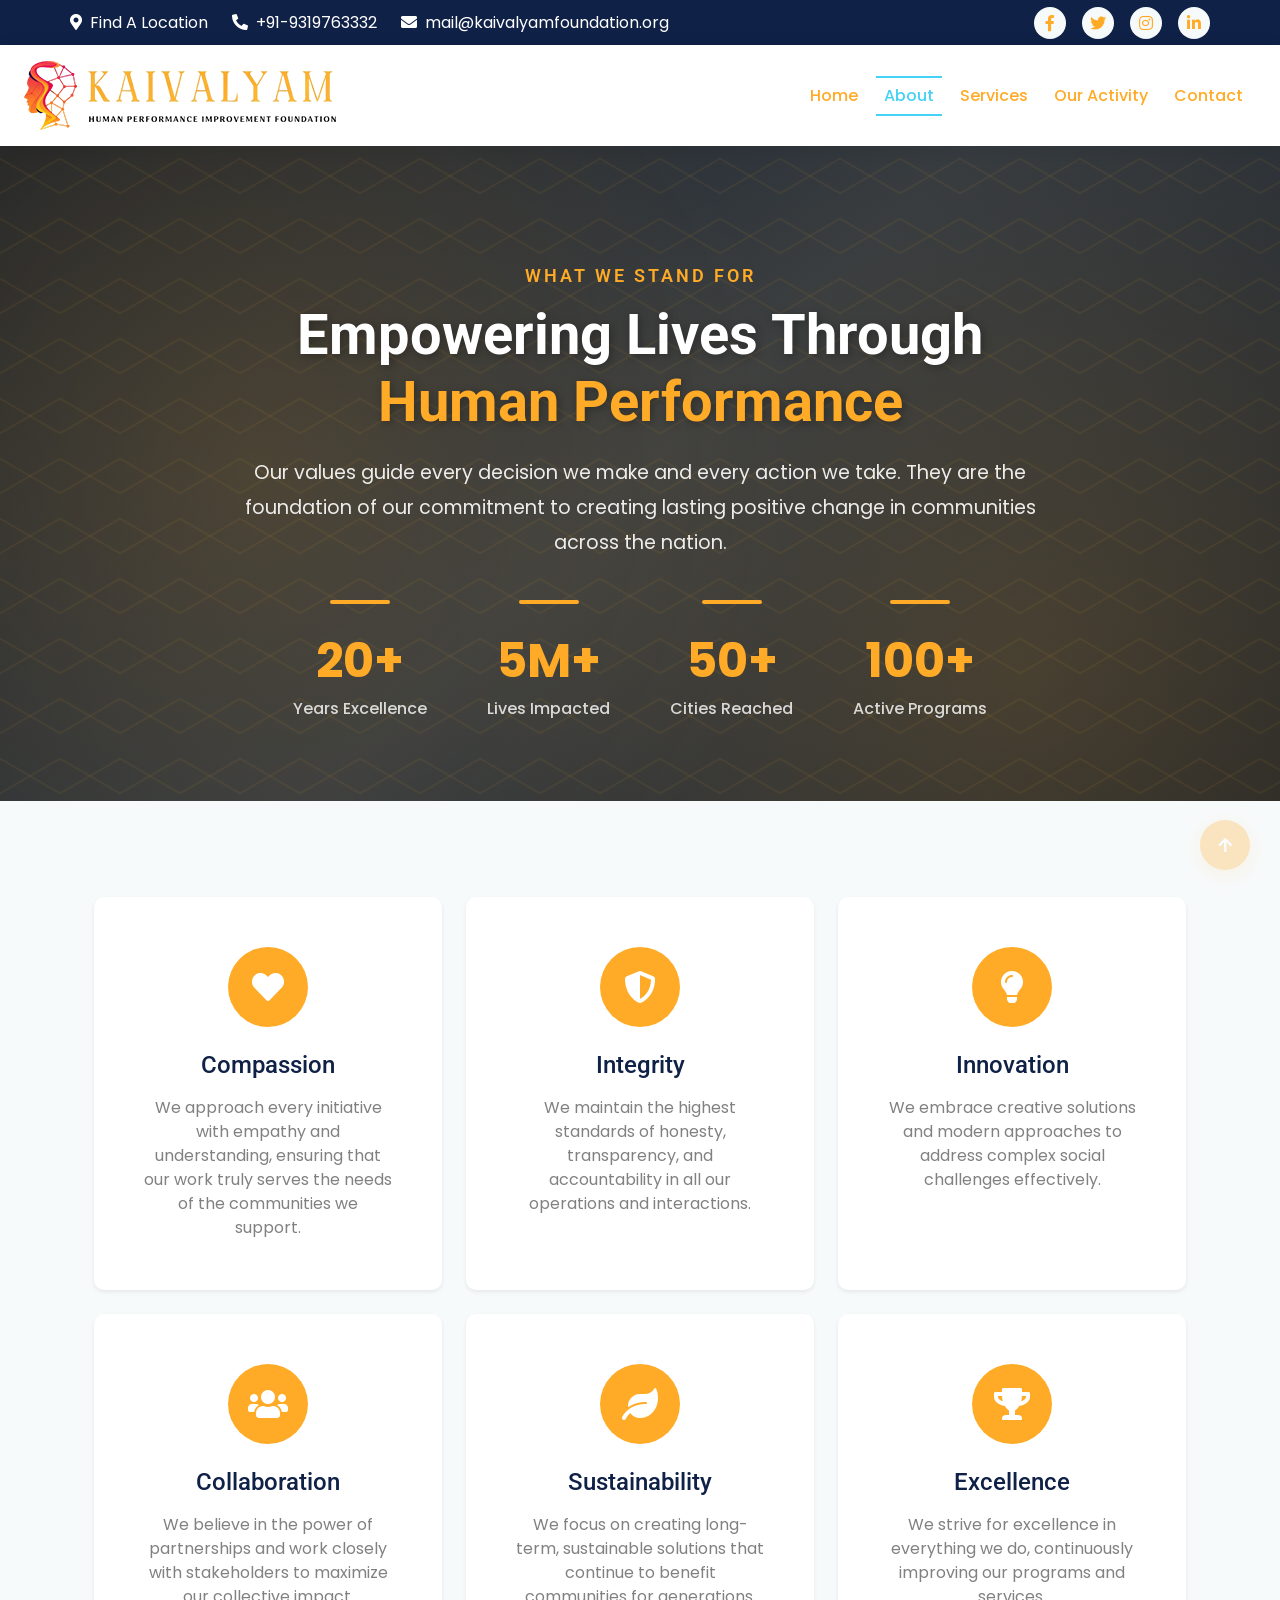
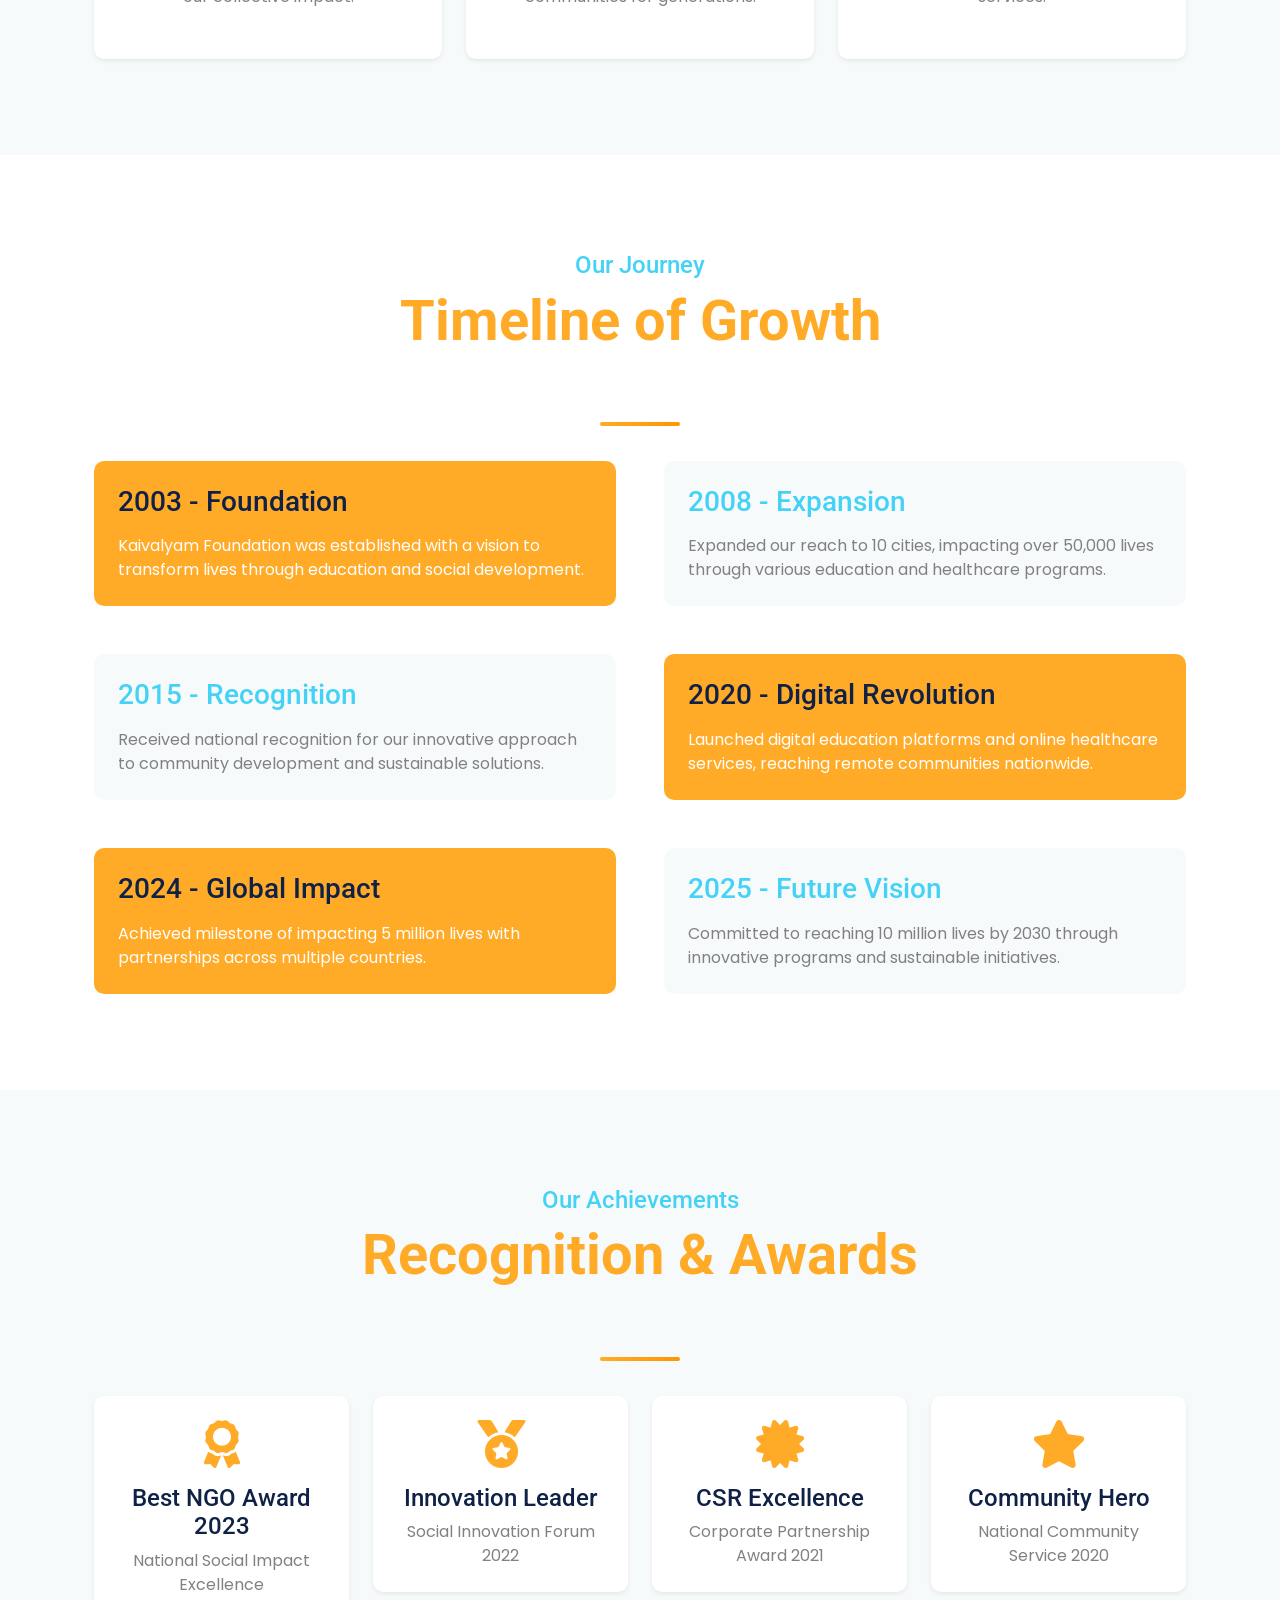
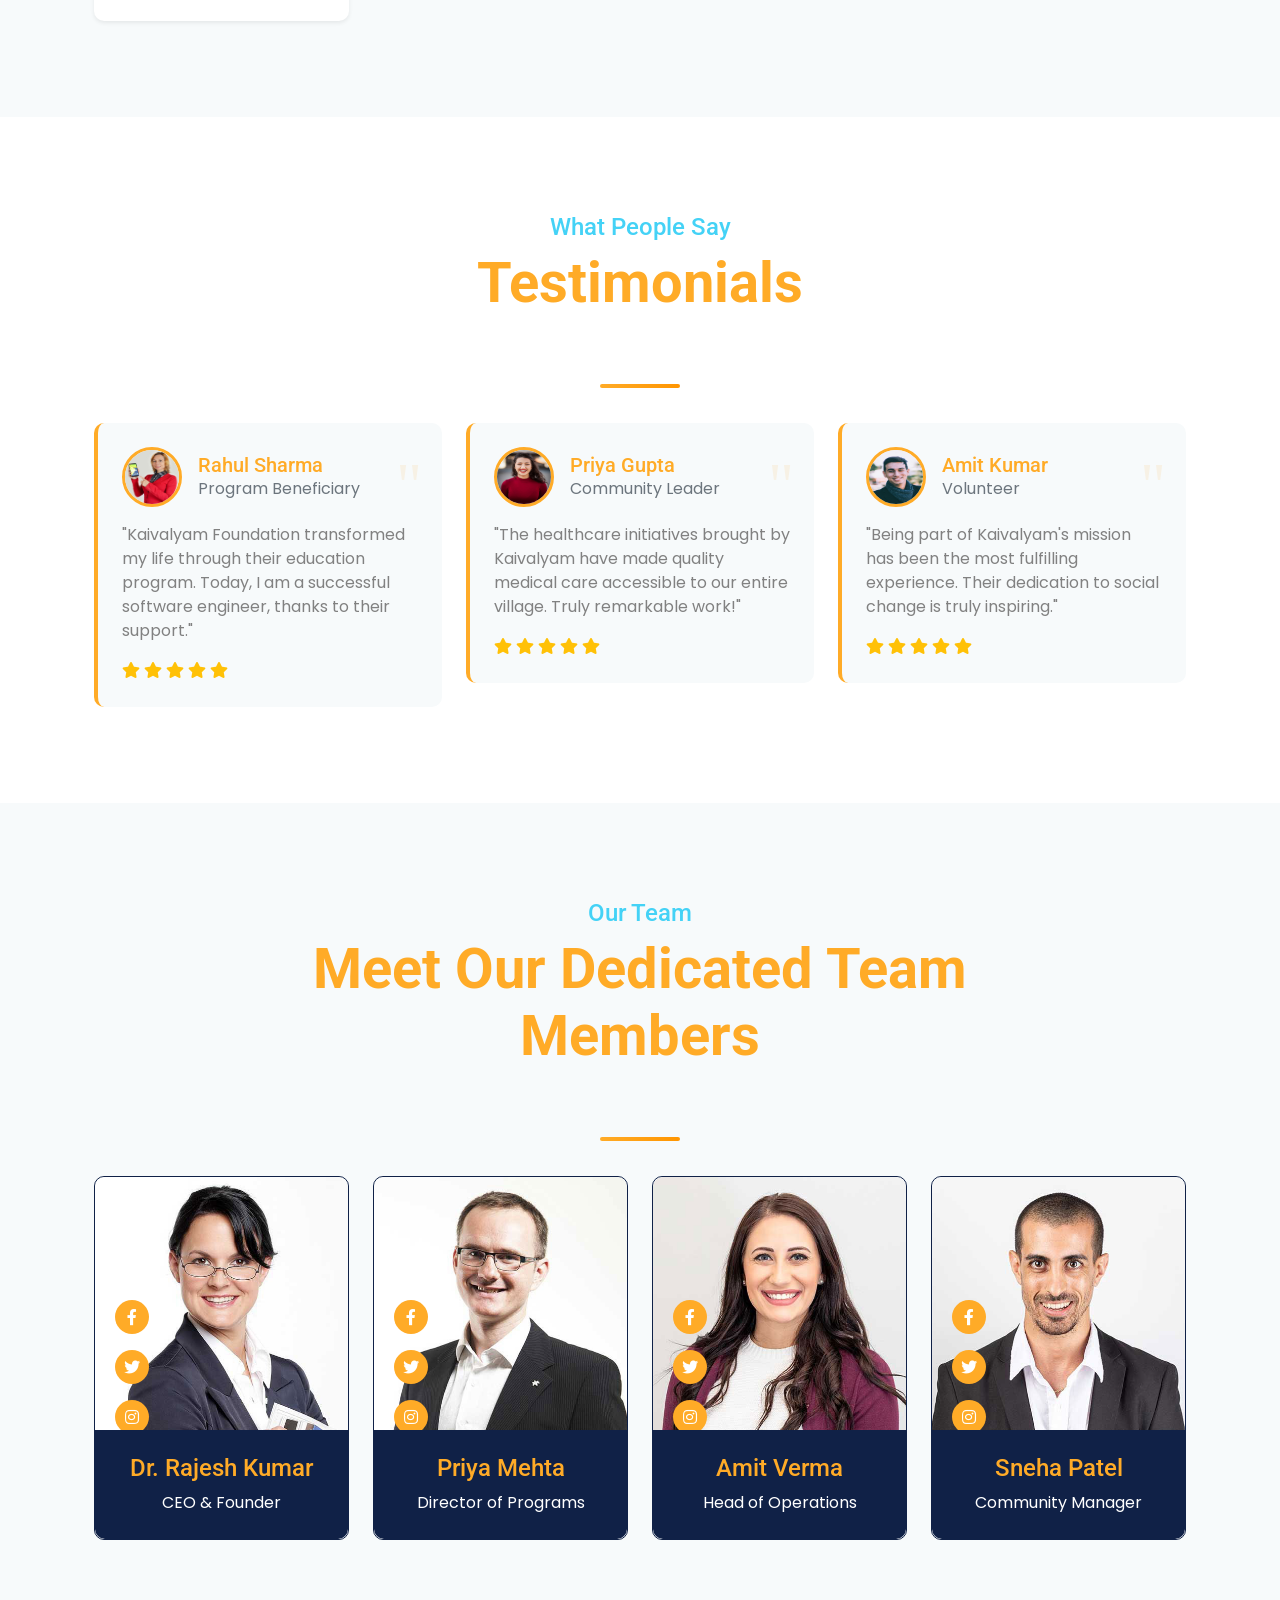
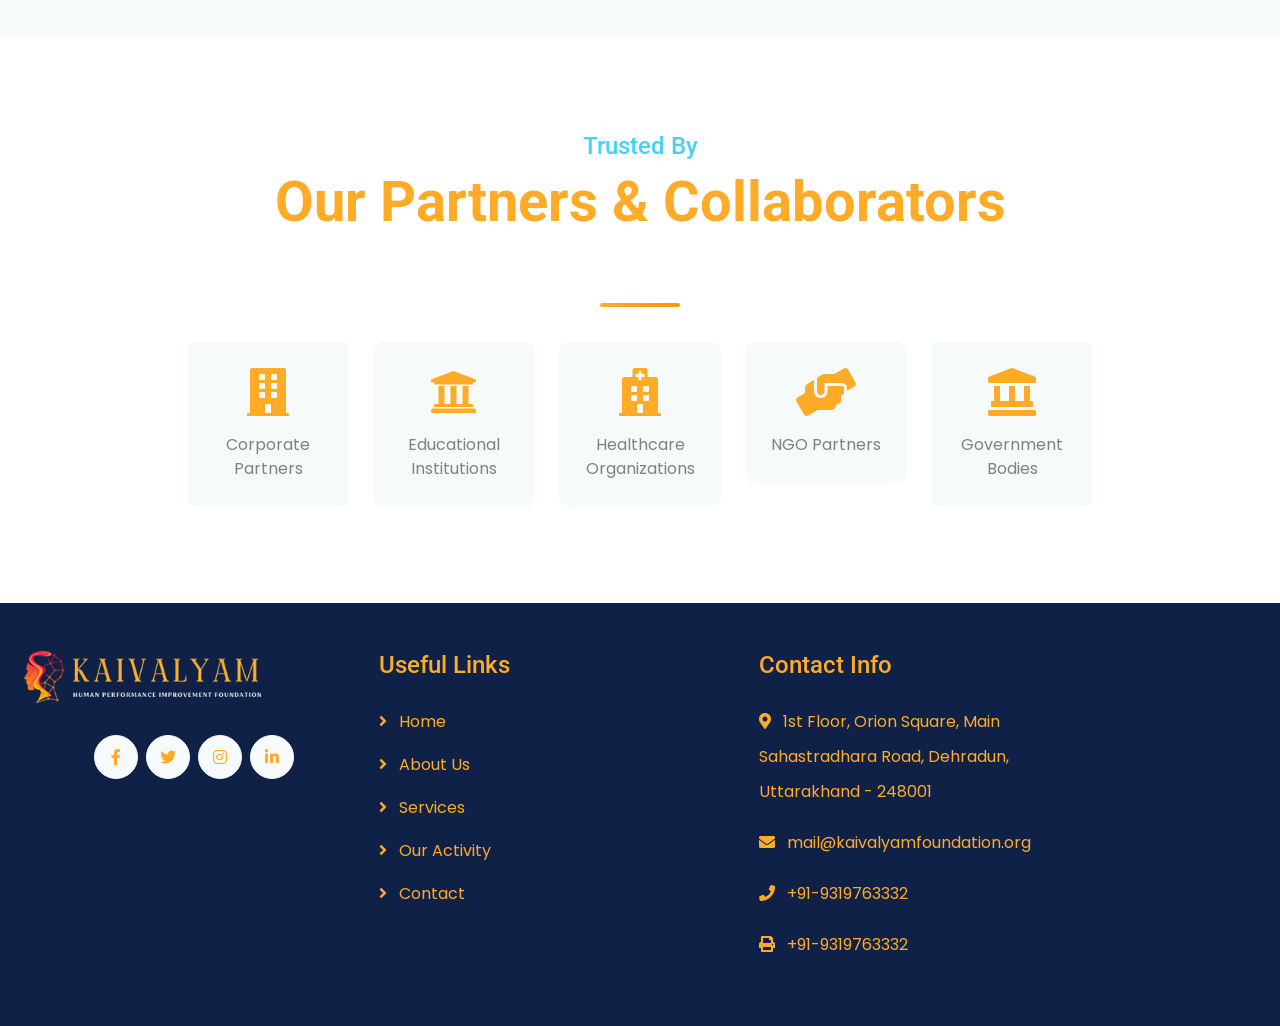
==== commit 4196e6a4: "Updated website files and added videos" ====
--- a/about.html
+++ b/about.html
@@ -3,7 +3,7 @@
 
 <head>
     <meta charset="utf-8">
-    <title>Kaivalyam - About Us</title>
+    <title>Kaivalyam - Human Performance Improvement Foundation</title>
     <meta content="width=device-width, initial-scale=1.0" name="viewport">
     <meta content="" name="keywords">
     <meta content="" name="description">
@@ -36,9 +36,7 @@
         body {
             font-family: 'Poppins', sans-serif;
         }
-        .topbar {
-            /* background: #ffab27; */
-        }
+       
 
         .topbar a:hover {
             color: var(--primary-orange) !important;
@@ -419,15 +417,15 @@
                     <div class="d-flex flex-wrap">
                         <a href="#" class="text-white me-4"><i class="fas fa-map-marker-alt me-2"></i>Find A Location</a>
                         <a href="tel:+919319763332" class="text-white me-4"><i class="fas fa-phone-alt me-2"></i>+91-9319763332</a>
-                        <a href="mailto:info@kaivalyamfoundation.org" class="text-white me-0"><i class="fas fa-envelope me-2"></i>info@kaivalyamfoundation.org</a>
+                        <a href="mailto:mail@kaivalyamfoundation.org" class="text-white me-0"><i class="fas fa-envelope me-2"></i>mail@kaivalyamfoundation.org</a>
                     </div>
                 </div>
                 <div class="col-lg-4 text-center text-lg-end">
                     <div class="d-flex align-items-center justify-content-end">
-                        <a href="#" class="btn btn-primary btn-square rounded-circle nav-fill me-3"><i class="fab fa-facebook-f text-white"></i></a>
-                        <a href="#" class="btn btn-primary btn-square rounded-circle nav-fill me-3"><i class="fab fa-twitter text-white"></i></a>
-                        <a href="#" class="btn btn-primary btn-square rounded-circle nav-fill me-3"><i class="fab fa-instagram text-white"></i></a>
-                        <a href="#" class="btn btn-primary btn-square rounded-circle nav-fill me-0"><i class="fab fa-linkedin-in text-white"></i></a>
+                          <a href="#" class="btn btn-primary btn-square rounded-circle nav-fill me-3" style="background-color:#f7fafb; "><i class="fab fa-facebook-f" style="color: #ffab27;"></i></a>
+                        <a href="#" class="btn btn-primary btn-square rounded-circle nav-fill me-3" style="background-color:#f7fafb; "><i class="fab fa-twitter" style="color: #ffab27;"></i></a>
+                        <a href="#" class="btn btn-primary btn-square rounded-circle nav-fill me-3" style="background-color:#f7fafb; "><i class="fab fa-instagram" style="color: #ffab27;"></i></a>
+                        <a href="#" class="btn btn-primary btn-square rounded-circle nav-fill me-0" style="background-color:#f7fafb; "><i class="fab fa-linkedin-in" style="color: #ffab27;"></i></a>
                     </div>
                 </div>
             </div>
@@ -869,7 +867,7 @@
                     <div class="footer-item d-flex flex-column">
                         <h4 class="mb-4" style="color: #ffab27;">Contact Info</h4>
                         <a href="" class="mb-3"><i class="fa fa-map-marker-alt me-2"></i> 1st Floor, Orion Square, Main Sahastradhara Road, Dehradun, Uttarakhand - 248001</a>
-                        <a href="mailto:info@kaivalyamfoundation.org" class="mb-3"><i class="fas fa-envelope me-2"></i> info@kaivalyamfoundation.org</a>
+                        <a href="mailto:mail@kaivalyamfoundation.org" class="mb-3"><i class="fas fa-envelope me-2"></i> mail@kaivalyamfoundation.org</a>
                         <a href="tel:+919319763332" class="mb-3"><i class="fas fa-phone me-2"></i> +91-9319763332</a>
                         <a href="" class="mb-3"><i class="fas fa-print me-2"></i> +91-9319763332</a>
                     </div>
--- a/css/style.css
+++ b/css/style.css
@@ -446,8 +446,8 @@
 }
 
 .btn.btn-primary {
-    background-color: #ffab27;
-    
+    background-color: #ffab27
+;
     color: var(--bs-white) !important;
     font-family: 'Roboto', sans-serif;
     border: none;
@@ -1227,11 +1227,9 @@
     background: var(--bs-dark) !important;
 }
 
-/* ==========================================
-   RESPONSIVE MEDIA QUERIES FOR HEADER & FOOTER
-   ========================================== */
-
-/* Desktop/PC - Logo actual size (default - no restrictions) */
+
+
+
 .navbar-brand img {
     width: auto;
     height: auto;
@@ -1244,73 +1242,68 @@
     max-width: 100%;
 }
 
-/* Tablet (768px - 1024px) */
+
 @media (max-width: 1024px) and (min-width: 768px) {
-    /* Header Logo */
+   
     .navbar-brand img {
         max-height: 50px;
         width: auto;
     }
     
-    /* Footer Logo */
+    
     .footer-item img {
         max-height: 80px;
         width: auto;
         margin-left: -30px !important;
     }
     
-    /* Navigation adjustments */
+    
     .navbar-nav .nav-link {
         font-size: 14px;
         padding: 8px 12px !important;
     }
     
-    /* Footer adjustments */
+  
     .footer .container {
         padding: 40px 20px;
     }
 }
 
-/* Mobile Landscape (577px - 767px) */
+
 @media (max-width: 767px) and (min-width: 577px) {
-    /* Header Logo */
+   
     .navbar-brand img {
         max-height: 45px;
         width: auto;
     }
     
-    /* Footer Logo */
+    
     .footer-item img {
         max-height: 70px;
         width: auto;
         margin-left: -20px !important;
     }
     
-    /* Footer columns */
+  
     .footer .col-md-6 {
         margin-bottom: 20px;
     }
     
-    /* Footer headings */
+  
     .footer-item h4 {
         font-size: 20px;
     }
 }
 
-/* Mobile Portrait (up to 576px) */
+
 @media (max-width: 576px) {
-    /* Header Logo */
     .navbar-brand img {
         max-height: 40px;
         width: auto;
     }
-    
-    /* Navbar padding */
     .navbar {
         padding: 10px 15px !important;
     }
-    
-    /* Footer Logo */
     .footer-item img {
         max-height: 60px;
         width: auto;
@@ -1318,73 +1311,52 @@
         display: block;
         margin-bottom: 15px;
     }
-    
-    /* Footer text alignment */
     .footer .col-md-6,
     .footer .col-lg-3,
     .footer .col-lg-4 {
         text-align: center !important;
         margin-bottom: 30px;
     }
-    
-    /* Footer social icons */
     .footer-item .d-flex {
         justify-content: center !important;
     }
-    
-    /* Footer headings */
     .footer-item h4 {
         font-size: 20px;
         margin-bottom: 20px;
     }
     
-    /* Footer links */
+   
     .footer-item a {
         font-size: 15px;
         line-height: 30px;
     }
 }
-
-/* Extra Small Mobile (up to 375px) */
 @media (max-width: 375px) {
-    /* Header Logo */
     .navbar-brand img {
         max-height: 35px;
         width: auto;
     }
-    
-    /* Footer Logo */
     .footer-item img {
         max-height: 50px;
         width: auto;
     }
-    
-    /* Footer heading */
     .footer-item h4 {
         font-size: 18px;
     }
-    
-    /* Footer links */
     .footer-item a {
         font-size: 14px;
         line-height: 28px;
     }
-    
-    /* Navbar toggler */
     .navbar-toggler {
         padding: 5px 10px;
         font-size: 18px;
     }
 }
-
-/* Topbar responsive - Hide on mobile/tablet */
 @media (max-width: 991px) {
     .topbar {
         display: none !important;
     }
 }
-
-/* Header carousel responsive */
 @media (max-width: 768px) {
     .header-carousel-item-img-1,
     .header-carousel-item-img-2,
@@ -1401,8 +1373,6 @@
         padding: 10px !important;
     }
 }
-
-/* Additional footer responsive fixes */
 @media (max-width: 767px) {
     .footer {
         padding: 40px 0 20px;
